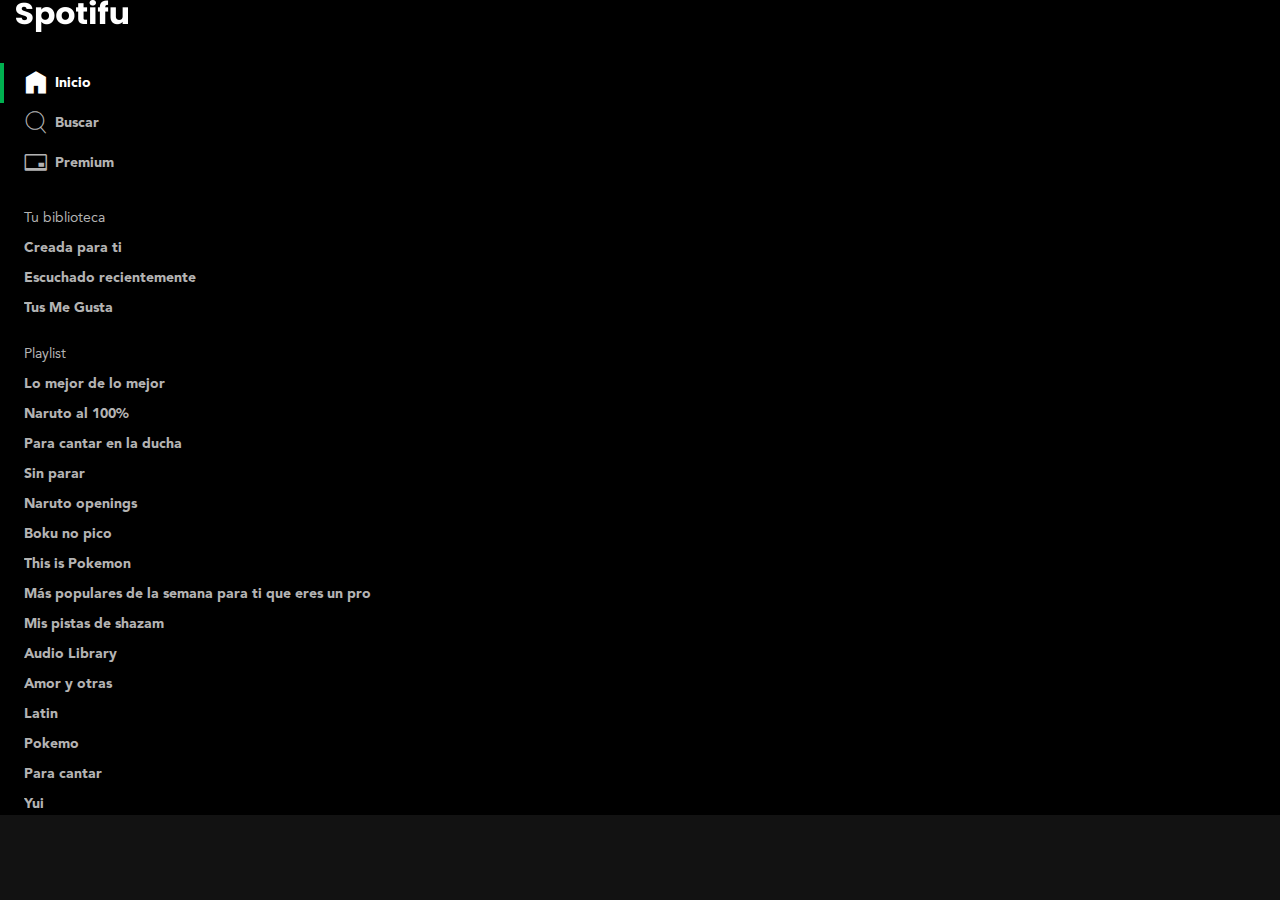
==== index.html @ 16a1be70 "clase 29 - open graph y favicon" ====
<!DOCTYPE html>
<html lang="en">
<head>
  <meta charset="UTF-8">
  <meta http-equiv="X-UA-Compatible" content="IE=edge">
  <meta name="viewport" content="width=device-width, initial-scale=1.0">
  <link rel="stylesheet" href="./css/index.css">
  <link rel="apple-touch-icon" sizes="57x57" href="./favicon/apple-icon-57x57.png">
  <link rel="apple-touch-icon" sizes="60x60" href="./favicon/apple-icon-60x60.png">
  <link rel="apple-touch-icon" sizes="72x72" href="./favicon/apple-icon-72x72.png">
  <link rel="apple-touch-icon" sizes="76x76" href="./favicon/apple-icon-76x76.png">
  <link rel="apple-touch-icon" sizes="114x114" href="./favicon/apple-icon-114x114.png">
  <link rel="apple-touch-icon" sizes="120x120" href="./favicon/apple-icon-120x120.png">
  <link rel="apple-touch-icon" sizes="144x144" href="./favicon/apple-icon-144x144.png">
  <link rel="apple-touch-icon" sizes="152x152" href="./favicon/apple-icon-152x152.png">
  <link rel="apple-touch-icon" sizes="180x180" href="./favicon/apple-icon-180x180.png">
  <link rel="icon" type="image/png" sizes="192x192"  href="./favicon/android-icon-192x192.png">
  <link rel="icon" type="image/png" sizes="32x32" href="./favicon/favicon-32x32.png">
  <link rel="icon" type="image/png" sizes="96x96" href="./favicon/favicon-96x96.png">
  <link rel="icon" type="image/png" sizes="16x16" href="./favicon/favicon-16x16.png">
  <link rel="manifest" href="./favicon/manifest.json">
  <meta name="msapplication-TileColor" content="#ffffff">
  <meta name="msapplication-TileImage" content="/ms-icon-144x144.png">
  <meta name="theme-color" content="#ffffff">
  <!-- open graph -->
  <meta property="og:title" content="Spotifu" />
  <meta property="og:type" content="website" />
  <meta property="og:url" content="https://nicothomas1201.github.io/spotifu/"/>
  <meta property="og:image" content="./design/1-1-Inicio-Spotify.jpg" />
  <meta property="og:description" content="Mi proyecto espotifu del curso de flexbox layou y componentes" />
  <title>Spotifu</title>
</head>
<body class="body">
  <div class="sidebar">
    <header class="logo" >
      <a href="/" aria-current="page">
        <img src="./images/spotifu-logo.png" class="logo-image" width="112" height="32" alt="Logo de Spotifu">
      </a>
    </header>

    <!-- menu principal -->
    <nav class="menu" aria-label="Principal">
      <ul class="menu-list">
        <li class="menuItem is-active">
          <a href="/" class="link" aria-current="page">
            <i class="icon-home" aria-hidden="true"></i>
            <span>Inicio</span>
          </a>
        </li>
  
        <li class="menuItem">
          <a href="#" class="link">
            <i class="icon-search" aria-hidden="true"></i>
            <span>Buscar</span>
          </a>
        </li>
        
        <li class="menuItem">
          <a href="#" class="link">
            <i class="icon-creditCard" aria-hidden="true"></i>
            <span>Premium</span>
          </a>
        </li>
      </ul>
    </nav>
  
    <!-- Menu libreria -->
    <nav class="list" aria-labelledby="library-navigation">
      <h2 class="list-title" id="library-navigation">Tu biblioteca</h2>
      <ul class="list-content">
        <li class="list-item">
          <span class="ellipsis">
            <a href="#" class="link">Creada para ti</a>
          </span>
        </li>
        <li class="list-item">
          <span class="ellipsis">
            <a href="#" class="link">Escuchado recientemente</a>
          </span>
        </li>
        <li class="list-item">
          <span class="ellipsis">
            <a href="#" class="link">Tus Me Gusta</a>
          </span>
        </li>
      </ul>
    </nav>
  
    <!-- Menu playlist -->
    <nav class="list" aria-labelledby="playlist-navigation">
      <h2 class="list-title" id="playlist-navigation">Playlist</h2>
      <ul class="list-content">
        <li class="list-item">
          <span class="ellipsis">
            <a href="#" class="link">Lo mejor de lo mejor</a>
          </span>
        </li>
        <li class="list-item">
          <span class="ellipsis">
            <a href="#" class="link">Naruto al 100%</a>
          </span>
        </li>
        <li class="list-item">
          <span class="ellipsis">
            <a href="#" class="link">Para cantar en la ducha</a>
          </span>
        </li>
        <li class="list-item">
          <span class="ellipsis">
            <a href="#" class="link">Sin parar</a>
          </span>
        </li>
        <li class="list-item">
          <span class="ellipsis">
            <a href="#" class="link">Naruto openings</a>
          </span>
        </li>
        <li class="list-item">
          <span class="ellipsis">
            <a href="#" class="link">Boku no pico</a>
          </span>
        </li>
        <li class="list-item">
          <span class="ellipsis">
            <a href="#" class="link">This is Pokemon</a>
          </span>
        </li>
        <li class="list-item">
          <span class="ellipsis">
            <a href="#" class="link">Más populares de la semana para ti que eres un pro</a>
          </span>
        </li>
        <li class="list-item">
          <span class="ellipsis">
            <a href="#" class="link">Mis pistas de shazam</a>
          </span>
        </li>
        <li class="list-item">
          <span class="ellipsis">
            <a href="#" class="link">Audio Library</a>
          </span>
        </li>
        <li class="list-item">
          <span class="ellipsis">
            <a href="#" class="link">Amor y otras</a>
          </span>
        </li>
        <li class="list-item">
          <span class="ellipsis">
            <a href="#" class="link">Latin</a>
          </span>
        </li>
        <li class="list-item">
          <span class="ellipsis">
            <a href="#" class="link">Pokemo</a>
          </span>
        </li>
        <li class="list-item">
          <span class="ellipsis">
            <a href="#" class="link">Para cantar</a>
          </span>
        </li>
        <li class="list-item">
          <span class="ellipsis">
            <a href="#" class="link">Yui</a>
          </span>
        </li>
      </ul>
    </nav>
  </div>



  <!-- <button class="buttonIcon is-green" aria-label="Reproducir" title="Reproducir">
    <i class="icon-play" aria-hidden="true"></i>
  </button>
  <button class="buttonIcon is-white" aria-label="Reproducir" title="Reproducir">
    <i class="icon-play" aria-hidden="true"></i>
  </button>

  <button class="buttonIcon" aria-label="Reproducir" title="Reproducir">
    <i class="icon-play" aria-hidden="true"></i>
  </button> -->
</body>
</html>
---- css/index.css ----
@import './icons.css';
@import './fonts.css';
@import './body.css';
@import './links.css';
@import './button-icon.css';
@import './sidebar.css';
@import './ellipsis.css';


:root { 
  --primary: #00b050;
  --white: #ffffff;
  --gray10: #b3b3b3;
  --gray20: #737373;
  --gray30: #282828;
  --gray40: #181818;
  --gray50: #121212;
  --gray60: #000000;
  --baseFontFamily: Avenir, Helvetica, sans-serif;
  --headLine1: bold 2rem/normal var(--baseFontFamily);
  --headLine2: bold 1.5rem/1.75rem var(--baseFontFamily);
  --baseFont: normal .875rem/1.375rem var(--baseFontFamily);
  --baseFontBold: bold .875rem/1.375rem var(--baseFontFamily);
  --button: bold .875rem/1rem var(--baseFontFamily);
  --small: normal .75em/normal var(--baseFontFamily);
}
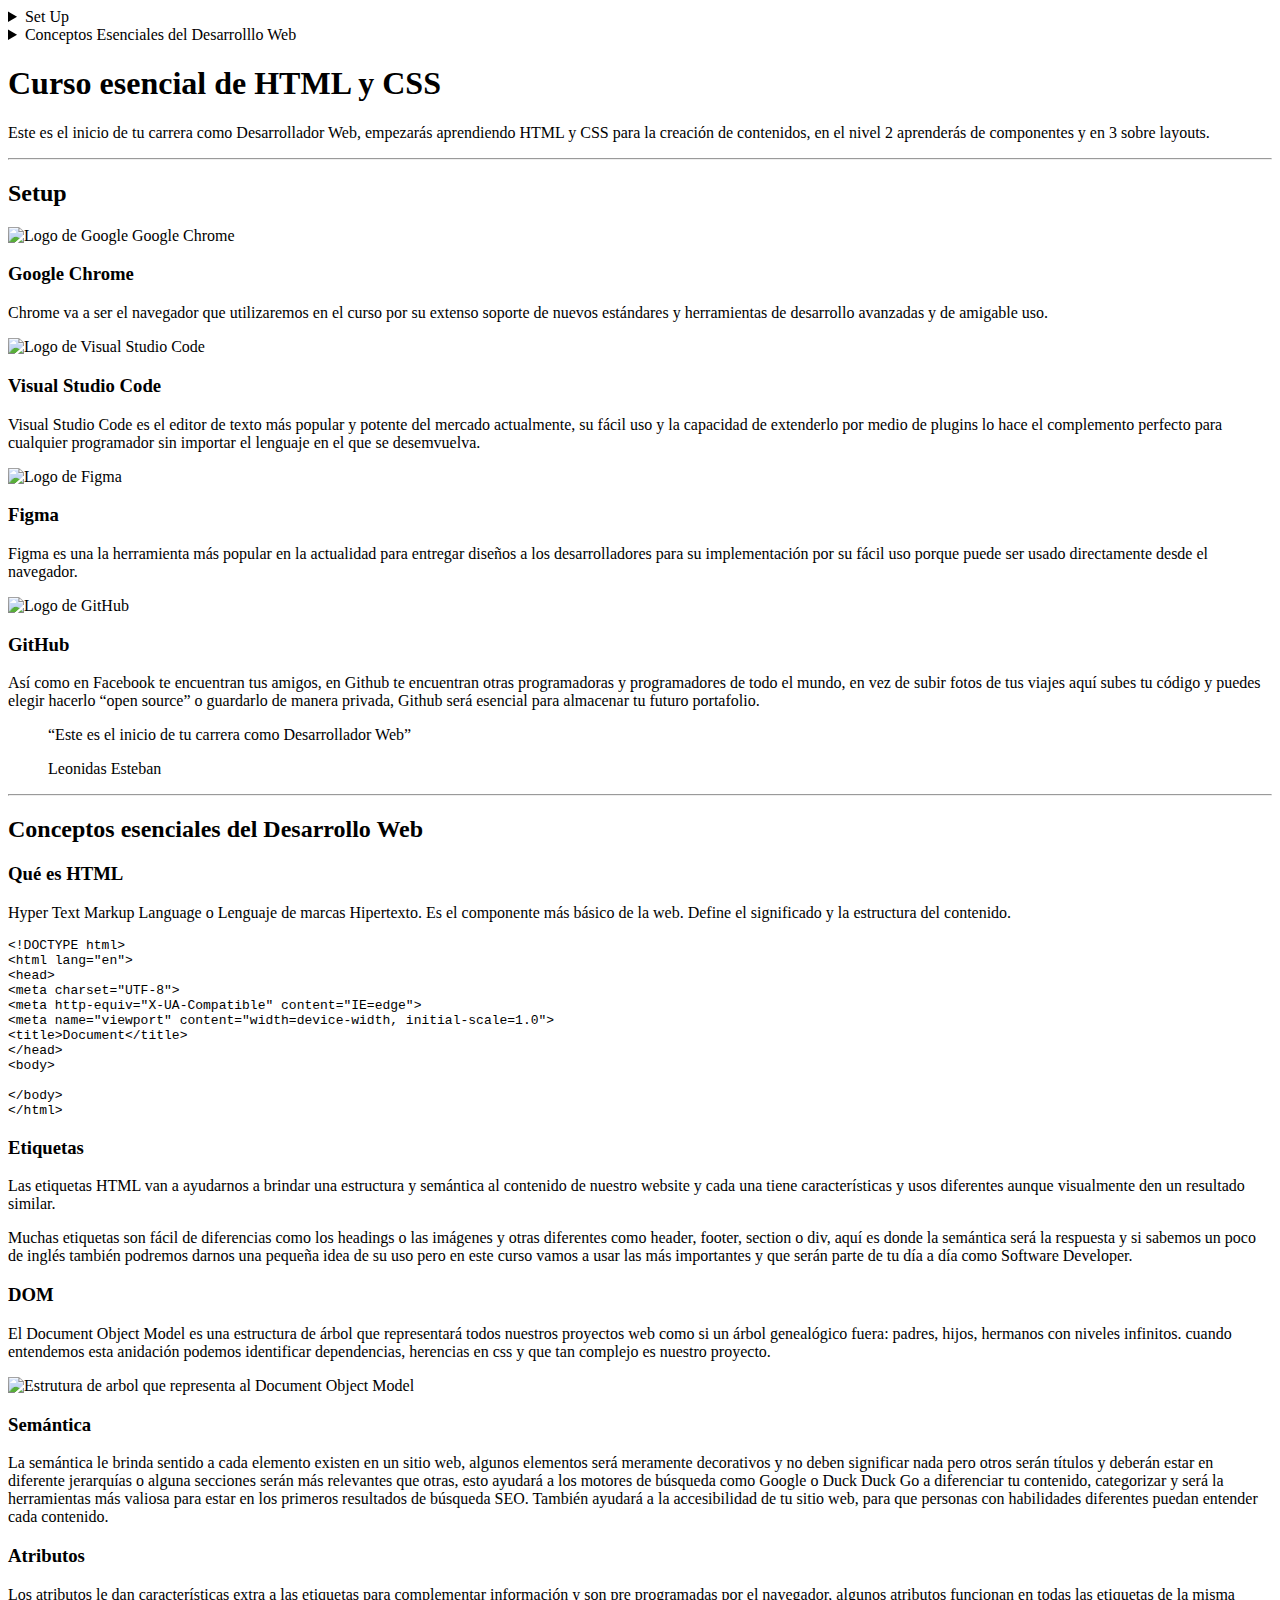
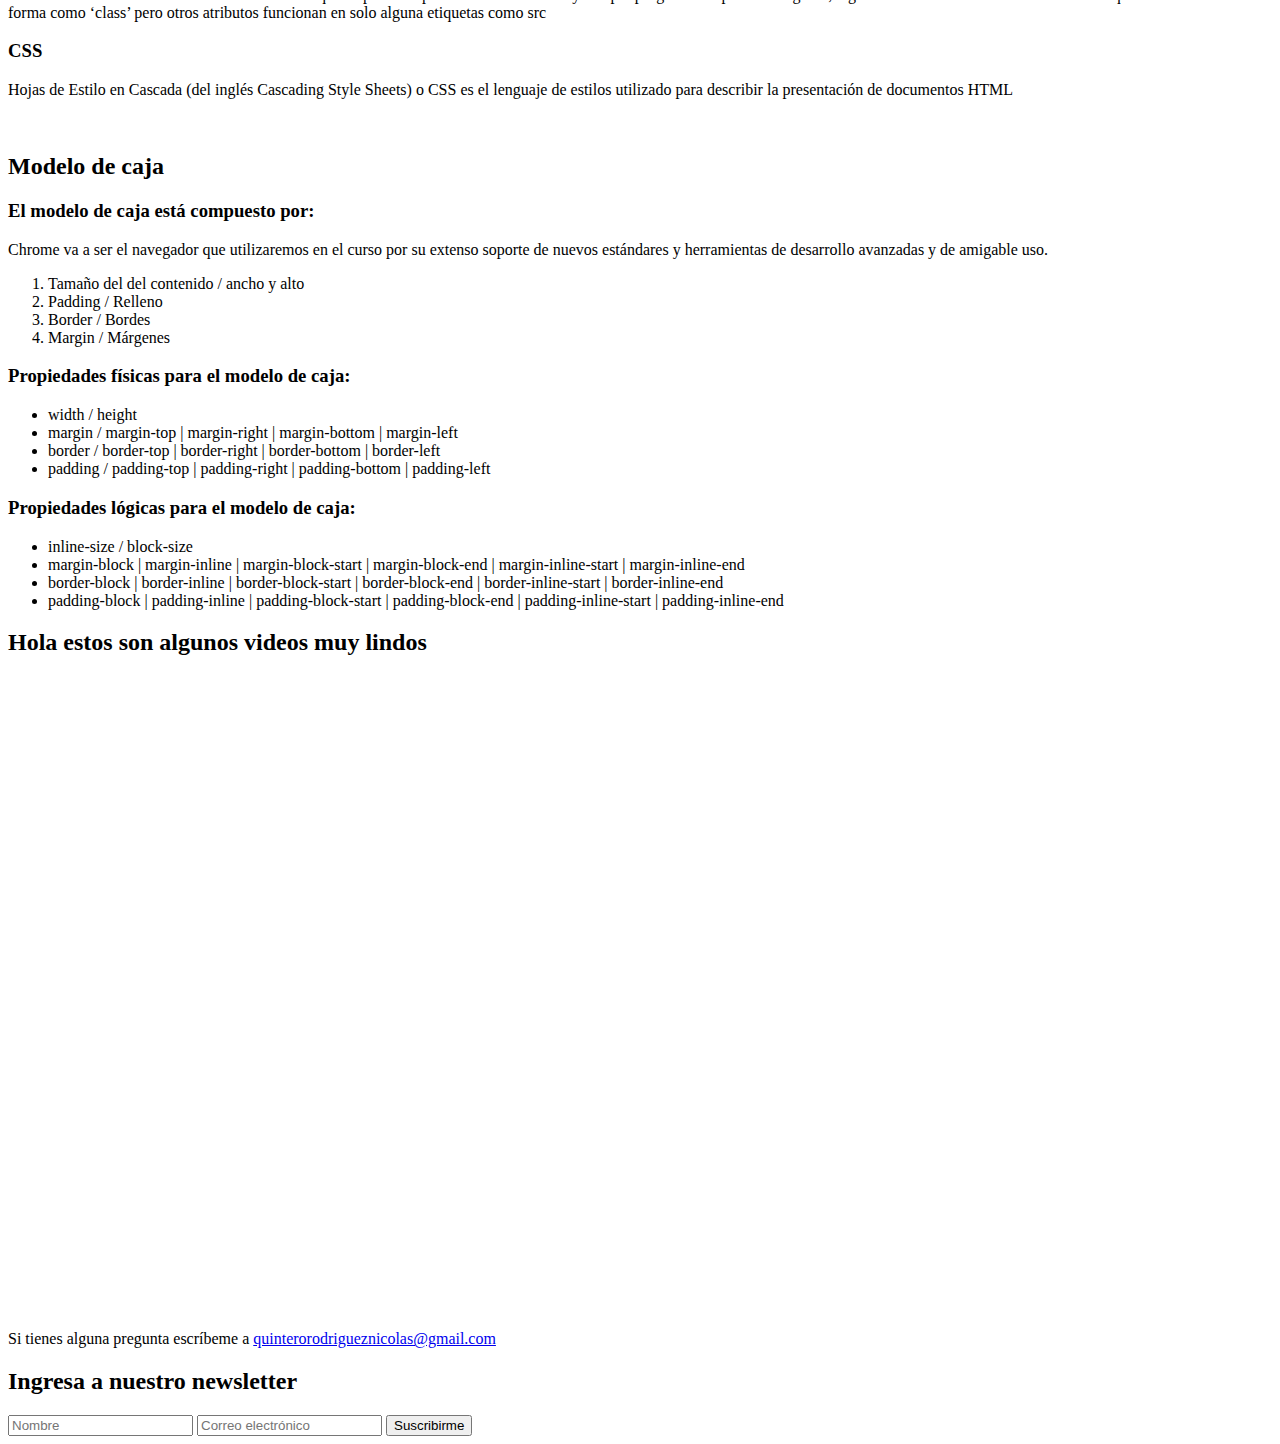
==== commit 6babafdc: "open graph" ====
--- a/index.html
+++ b/index.html
@@ -4,7 +4,16 @@
   <meta charset="UTF-8">
   <meta http-equiv="X-UA-Compatible" content="IE=edge">
   <meta name="viewport" content="width=device-width, initial-scale=1.0">
-  <link rel="stylesheet" href="./css/index.css">
+  <link rel="preconnect" href="https://fonts.googleapis.com">
+  <link rel="preconnect" href="https://fonts.gstatic.com" crossorigin>
+  <link href="https://fonts.googleapis.com/css2?family=Montserrat:ital,wght@0,400;0,600;0,700;1,400&family=Nunito:ital,wght@0,400;0,700;1,400;1,700&display=swap" rel="stylesheet">
+  <link rel="stylesheet" href="./css/style-logical.css">
+  <title>Nemium</title>
+  <meta property="og:title" content="Nemium" />
+  <meta property="og:type" content="website" />
+  <meta property="og:url" content="https://nicothomas1201.github.io/blog-project/" />
+  <meta property="og:image" content="https://nicothomas1201.github.io/blog-project/images/dom.png" />  
+  <meta property="og:description" content="Todo lo que necesistas saber en tu dia a dia como frontend" />
   <link rel="apple-touch-icon" sizes="57x57" href="./favicon/apple-icon-57x57.png">
   <link rel="apple-touch-icon" sizes="60x60" href="./favicon/apple-icon-60x60.png">
   <link rel="apple-touch-icon" sizes="72x72" href="./favicon/apple-icon-72x72.png">
@@ -22,165 +31,264 @@
   <meta name="msapplication-TileColor" content="#ffffff">
   <meta name="msapplication-TileImage" content="/ms-icon-144x144.png">
   <meta name="theme-color" content="#ffffff">
-  <!-- open graph -->
-  <meta property="og:title" content="Spotifu" />
-  <meta property="og:type" content="website" />
-  <meta property="og:url" content="https://nicothomas1201.github.io/spotifu/"/>
-  <meta property="og:image" content="./design/1-1-Inicio-Spotify.jpg" />
-  <meta property="og:description" content="Mi proyecto espotifu del curso de flexbox layou y componentes" />
-  <title>Spotifu</title>
+
 </head>
-<body class="body">
-  <div class="sidebar">
-    <header class="logo" >
-      <a href="/" aria-current="page">
-        <img src="./images/spotifu-logo.png" class="logo-image" width="112" height="32" alt="Logo de Spotifu">
-      </a>
-    </header>
-
-    <!-- menu principal -->
-    <nav class="menu" aria-label="Principal">
-      <ul class="menu-list">
-        <li class="menuItem is-active">
-          <a href="/" class="link" aria-current="page">
-            <i class="icon-home" aria-hidden="true"></i>
-            <span>Inicio</span>
-          </a>
-        </li>
+<body>
+  <!-- <div class="hero"></div> -->
   
-        <li class="menuItem">
-          <a href="#" class="link">
-            <i class="icon-search" aria-hidden="true"></i>
-            <span>Buscar</span>
-          </a>
-        </li>
-        
-        <li class="menuItem">
-          <a href="#" class="link">
-            <i class="icon-creditCard" aria-hidden="true"></i>
-            <span>Premium</span>
-          </a>
-        </li>
-      </ul>
-    </nav>
   
-    <!-- Menu libreria -->
-    <nav class="list" aria-labelledby="library-navigation">
-      <h2 class="list-title" id="library-navigation">Tu biblioteca</h2>
-      <ul class="list-content">
-        <li class="list-item">
-          <span class="ellipsis">
-            <a href="#" class="link">Creada para ti</a>
-          </span>
-        </li>
-        <li class="list-item">
-          <span class="ellipsis">
-            <a href="#" class="link">Escuchado recientemente</a>
-          </span>
-        </li>
-        <li class="list-item">
-          <span class="ellipsis">
-            <a href="#" class="link">Tus Me Gusta</a>
-          </span>
-        </li>
-      </ul>
-    </nav>
-  
-    <!-- Menu playlist -->
-    <nav class="list" aria-labelledby="playlist-navigation">
-      <h2 class="list-title" id="playlist-navigation">Playlist</h2>
-      <ul class="list-content">
-        <li class="list-item">
-          <span class="ellipsis">
-            <a href="#" class="link">Lo mejor de lo mejor</a>
-          </span>
-        </li>
-        <li class="list-item">
-          <span class="ellipsis">
-            <a href="#" class="link">Naruto al 100%</a>
-          </span>
-        </li>
-        <li class="list-item">
-          <span class="ellipsis">
-            <a href="#" class="link">Para cantar en la ducha</a>
-          </span>
-        </li>
-        <li class="list-item">
-          <span class="ellipsis">
-            <a href="#" class="link">Sin parar</a>
-          </span>
-        </li>
-        <li class="list-item">
-          <span class="ellipsis">
-            <a href="#" class="link">Naruto openings</a>
-          </span>
-        </li>
-        <li class="list-item">
-          <span class="ellipsis">
-            <a href="#" class="link">Boku no pico</a>
-          </span>
-        </li>
-        <li class="list-item">
-          <span class="ellipsis">
-            <a href="#" class="link">This is Pokemon</a>
-          </span>
-        </li>
-        <li class="list-item">
-          <span class="ellipsis">
-            <a href="#" class="link">Más populares de la semana para ti que eres un pro</a>
-          </span>
-        </li>
-        <li class="list-item">
-          <span class="ellipsis">
-            <a href="#" class="link">Mis pistas de shazam</a>
-          </span>
-        </li>
-        <li class="list-item">
-          <span class="ellipsis">
-            <a href="#" class="link">Audio Library</a>
-          </span>
-        </li>
-        <li class="list-item">
-          <span class="ellipsis">
-            <a href="#" class="link">Amor y otras</a>
-          </span>
-        </li>
-        <li class="list-item">
-          <span class="ellipsis">
-            <a href="#" class="link">Latin</a>
-          </span>
-        </li>
-        <li class="list-item">
-          <span class="ellipsis">
-            <a href="#" class="link">Pokemo</a>
-          </span>
-        </li>
-        <li class="list-item">
-          <span class="ellipsis">
-            <a href="#" class="link">Para cantar</a>
-          </span>
-        </li>
-        <li class="list-item">
-          <span class="ellipsis">
-            <a href="#" class="link">Yui</a>
-          </span>
-        </li>
-      </ul>
-    </nav>
+  <div class="header">
+    <div class="wrapper">
+      <div class="header-content debug">
+        <header>
+          <nav>
+            <details >
+              <summary>Set Up</summary>
+              <ol>
+                <li>
+                  <a href="#google-chrome">Google Chrome</a>
+                </li>
+                <li>
+                  <a href="#vs-code">Visual Studio Code</li></a>
+                <li>
+                  <a href="#figma">Figma</a>
+                </li>
+                <li>
+                  <a href="#github">GitHub</a>
+                </li>
+              </ol>
+            </details>
+
+            <details >
+              <summary>Conceptos Esenciales del Desarrolllo Web</summary>
+              <ol>
+                <li>
+                  <a href="#que-html">Qué es HTML</a>
+                </li>
+                <li>
+                  <a href="#etiquetas">Etiquetas</a>
+                </li>
+                <li>
+                  <a href="#dom">DOM</a>
+                </li>
+                <li>
+                  <a href="#semantica">Semantica</a>
+                </li>
+                <li>
+                  <a href="#atributos">Atributos</a>
+                </li>
+                <li>
+                  <a href="#css">Qué es CSS</a>
+                </li>
+              </ol>
+            </details>
+          </nav>
+        </header>
+      </div>
+    </div>
   </div>
 
-
-
-  <!-- <button class="buttonIcon is-green" aria-label="Reproducir" title="Reproducir">
-    <i class="icon-play" aria-hidden="true"></i>
-  </button>
-  <button class="buttonIcon is-white" aria-label="Reproducir" title="Reproducir">
-    <i class="icon-play" aria-hidden="true"></i>
-  </button>
-
-  <button class="buttonIcon" aria-label="Reproducir" title="Reproducir">
-    <i class="icon-play" aria-hidden="true"></i>
-  </button> -->
+  <main class="main">
+    
+    <div class="wrapper">
+      <div class="main-content">
+        <h1 >
+          Curso esencial de HTML y CSS
+        </h1>
+        <p>
+          Este es el inicio de tu carrera como Desarrollador Web, empezarás aprendiendo 
+          HTML y CSS para la creación de contenidos, en el nivel 2 aprenderás de componentes y 
+          en 3 sobre layouts.
+        </p>
+        <hr>
+        <section class="section-content">
+          <h2>
+            Setup
+          </h2>
+        
+          <img id="google-chrome" src="./images/Google-Chrome-white.png" alt="Logo de Google Google Chrome" title="Logo de Google Google Chrome">
+          
+          <h3>Google Chrome</h3>
+          <p>
+            Chrome va a ser el navegador que utilizaremos en el curso por su extenso soporte de nuevos 
+            estándares y herramientas de desarrollo avanzadas y de amigable uso.
+          </p>
+          
+          <img id="vs-code" src="./images/Visual-Code-white.png" alt="Logo de Visual Studio Code" title="Logo de Visual Studio Code">
+          
+          <h3>Visual Studio Code</h3>
+          <p>
+            Visual Studio Code es el editor de texto más popular y potente del mercado actualmente, su fácil
+            uso y la capacidad de extenderlo por medio de plugins lo hace el complemento perfecto para cualquier 
+            programador sin importar el lenguaje en el que se desemvuelva.
+          </p>
+        
+          <img id="figma" src="./images/Figma-white.png" alt="Logo de Figma" title="Logo de figma">
+          
+          <h3>Figma</h3>
+          <p>
+            Figma es una la herramienta más popular en la actualidad para entregar diseños a los desarrolladores
+            para su implementación por su fácil uso porque puede ser usado directamente desde el navegador.
+          </p>
+        
+          <img id="github" src="./images/GitHub-white.png" alt="Logo de GitHub" title="Logo de GitHub">
+          
+          <h3>GitHub</h3>
+          <p>
+            Así como en Facebook te encuentran tus amigos, en Github te encuentran otras programadoras y programadores
+            de todo el mundo, en vez de subir fotos de tus viajes aquí subes tu código y puedes elegir hacerlo “open source” 
+            o guardarlo de manera privada, Github será esencial para almacenar tu futuro portafolio.
+          </p>
+          <blockquote>
+            <p>
+              “Este es el inicio de tu carrera como Desarrollador Web”
+            </p>
+            <p>
+              <span>
+                Leonidas Esteban
+              </span>
+            </p>
+            
+          </blockquote>
+        </section>
+      
+        <hr class="delete">
+    
+        <section class="section-content">
+    
+          <h2>Conceptos esenciales del Desarrollo Web</h2>
+          <h3 id="que-html">Qué es HTML</h3>
+          <p>
+            Hyper Text Markup Language o Lenguaje de marcas Hipertexto. Es el componente más básico de la web. Define el significado 
+            y la estructura del contenido.
+          </p>
+          <pre>
+&lt;!DOCTYPE html&gt;
+&lt;html lang=&quot;en&quot;&gt;
+&lt;head&gt;
+&lt;meta charset=&quot;UTF-8&quot;&gt;
+&lt;meta http-equiv=&quot;X-UA-Compatible&quot; content=&quot;IE=edge&quot;&gt;
+&lt;meta name=&quot;viewport&quot; content=&quot;width=device-width, initial-scale=1.0&quot;&gt;
+&lt;title&gt;Document&lt;/title&gt;
+&lt;/head&gt;
+&lt;body&gt;
+
+&lt;/body&gt;
+&lt;/html&gt;</pre>
+        
+          <h3 id="etiquetas">Etiquetas</h3>
+          <p>
+            Las etiquetas HTML van a ayudarnos a brindar una estructura y semántica al contenido de nuestro website y cada una tiene 
+            características y usos diferentes aunque visualmente den un resultado similar.
+          </p>
+        
+          <p>
+            Muchas etiquetas son fácil de diferencias como los headings o las imágenes y otras diferentes como header, footer, section o 
+            div, aquí es donde la semántica será la respuesta y si sabemos un poco de inglés también podremos darnos una pequeña idea de su 
+            uso pero en este curso vamos a usar las más importantes y que serán parte de tu día a día como Software Developer.
+          </p>
+        
+          <h3 id="dom">DOM</h3>
+          <p>
+            El Document Object Model es una estructura de árbol que representará todos nuestros proyectos web como si un árbol genealógico fuera:
+            padres, hijos, hermanos con niveles infinitos. cuando entendemos esta anidación podemos identificar dependencias, herencias en css y que 
+            tan complejo es nuestro proyecto.
+          </p>
+          <img src="./images/dom.png" alt="Estrutura de arbol que representa al Document Object Model" width="900px" height="470px">
+        
+          <h3 id="semantica">Semántica</h3>
+          <p>
+            La semántica le brinda sentido a cada elemento existen en un sitio web, algunos elementos será meramente decorativos y no deben significar nada
+            pero otros serán títulos y deberán estar en diferente jerarquías o alguna secciones serán más relevantes que otras, esto ayudará a los motores de
+            búsqueda como Google o Duck Duck Go a diferenciar tu contenido, categorizar y será la herramientas más valiosa para estar en los primeros resultados de 
+            búsqueda SEO. También ayudará a la accesibilidad de tu sitio web, para que personas con habilidades diferentes puedan entender cada contenido.
+          </p>
+        
+          <h3 id="atributos">Atributos</h3>
+          <p>
+            Los atributos le dan características extra a las etiquetas para complementar información y son pre programadas por el navegador, algunos atributos funcionan 
+            en todas las etiquetas de la misma forma como ‘class’ pero otros atributos funcionan en solo alguna etiquetas como src
+          </p>
+        
+          <h3 id="css">CSS</h3>
+          <P>
+            Hojas de Estilo en Cascada (del inglés Cascading Style Sheets) o CSS es el lenguaje de estilos utilizado para describir la presentación de documentos HTML
+          </P>
+          <img src="./images/image-5.png" alt="">
+        </section>
+    
+        <section class="section-content">
+    
+          <h2>Modelo de caja</h2>
+          <h3>El modelo de caja está compuesto por:</h3>
+          
+          <p>Chrome va a ser el navegador que utilizaremos en el curso por su extenso soporte de nuevos estándares y herramientas de desarrollo avanzadas y de amigable uso.</p>
+          <ol>
+            <li>Tamaño del del contenido / ancho y alto</li>
+            <li>Padding / Relleno</li>
+            <li>Border / Bordes</li>
+            <li>Margin / Márgenes</li>
+          </ol>
+        
+          <h3>Propiedades físicas para el modelo de caja:</h3>
+          <ul>
+            <li>width / height</li>
+            <li>margin / margin-top | margin-right | margin-bottom | margin-left</li>
+            <li>border / border-top | border-right | border-bottom | border-left</li>
+            <li>padding / padding-top | padding-right | padding-bottom | padding-left</li>
+          </ul>
+        
+          <h3>Propiedades lógicas para el modelo de caja:</h3>
+          <ul>
+            <li>inline-size / block-size</li>
+            <li>margin-block | margin-inline | margin-block-start | margin-block-end | margin-inline-start | margin-inline-end</li>
+            <li>border-block | border-inline | border-block-start | border-block-end | border-inline-start | border-inline-end</li>
+            <li>padding-block | padding-inline | padding-block-start | padding-block-end | padding-inline-start | padding-inline-end</li>
+          </ul>
+        </section>
+
+        <div class="section-content">
+          <h2>Hola estos son algunos videos muy lindos</h2>
+          <div class="slider">
+            <scroll-container class="slider-container">
+              <scroll-page class="slider-slide">
+                <iframe id="video-1" class="video" width="560" height="315" src="https://www.youtube.com/embed/5f5Ig_U2Bpk" 
+                title="YouTube video player" frameborder="0" allow="accelerometer; autoplay; 
+                clipboard-write; encrypted-media; gyroscope; picture-in-picture" allowfullscreen></iframe>
+              </scroll-page>
+              <scroll-page class="slider-slide">
+                <iframe id="video-2" class="video" width="560" height="315" src="https://www.youtube.com/embed/5f5Ig_U2Bpk"
+                 title="YouTube video player" frameborder="0" allow="accelerometer; autoplay; 
+                 clipboard-write; encrypted-media; gyroscope; picture-in-picture" allowfullscreen></iframe>
+              </scroll-page>
+              <scroll-page class="slider-slide">
+                <iframe id="video-3" class="video" width="560" height="315" src="https://www.youtube.com/embed/5f5Ig_U2Bpk"
+                 title="YouTube video player" frameborder="0" allow="accelerometer; autoplay; 
+                 clipboard-write; encrypted-media; gyroscope; picture-in-picture" allowfullscreen></iframe>
+              </scroll-page>
+            </scroll-container>
+            <div class="slider-bullet-list">
+              <a href="#video-1" class="slider-bullet"></a>
+              <a href="#video-2" class="slider-bullet"></a>
+              <a href="#video-3" class="slider-bullet"></a>
+            </div>
+          </div>
+        </div>
+        <p >
+          Si tienes alguna pregunta escríbeme a <a class="mail" href="mailto:quinterorodrigueznicolas@gmail.com" >quinterorodrigueznicolas@gmail.com</a> 
+        </p>
+
+        <div class="section-content">
+          <form action="#" class="form">
+            <h2>Ingresa a nuestro newsletter</h2>
+            <input type="text" required placeholder="Nombre">
+            <input type="email" required placeholder="Correo electrónico">
+            <input type="submit" value="Suscribirme">
+          </form>
+        </div>
+      </div>
+    </div>
+  </main>
 </body>
 </html>
 
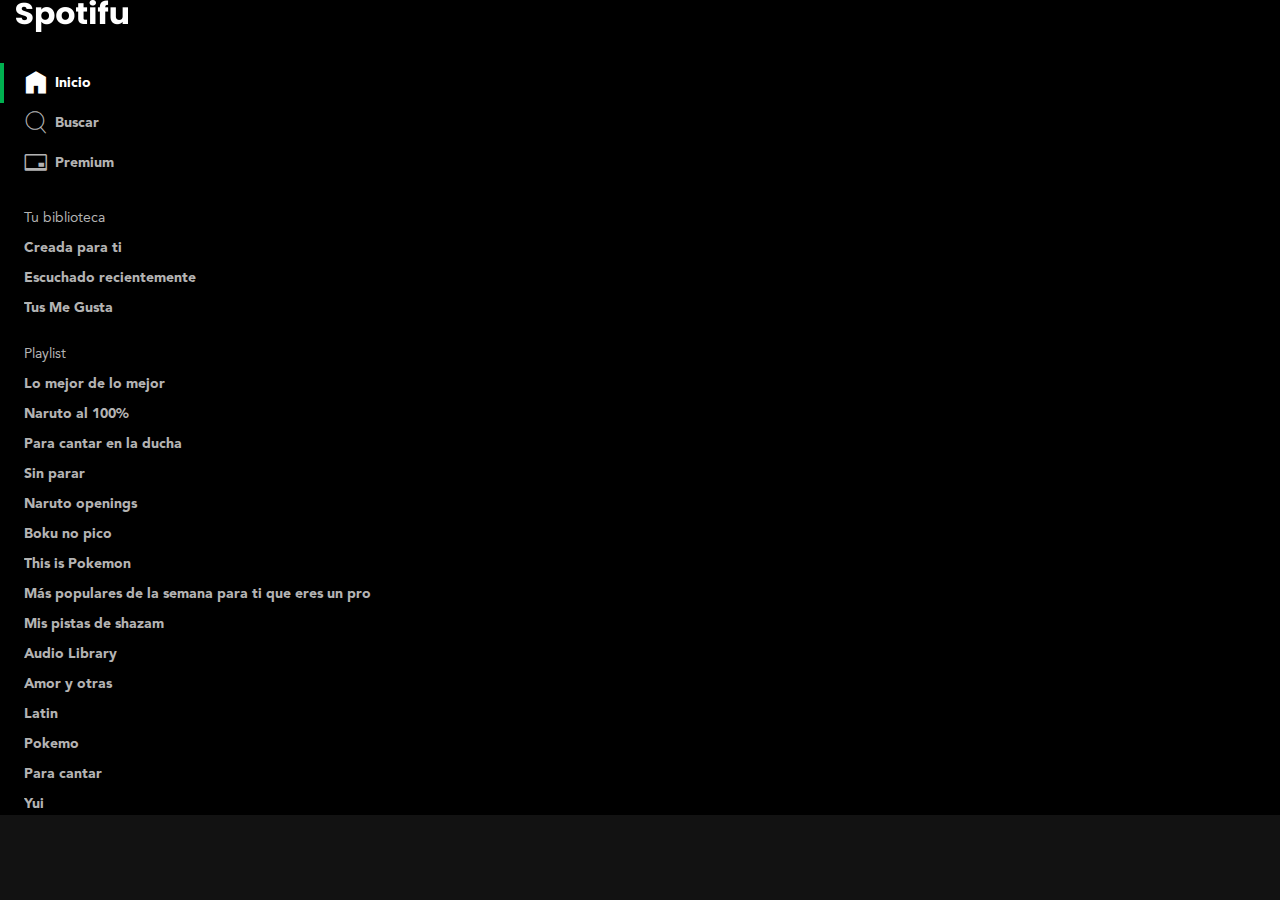
==== commit 0d0ada19: "open graph - spotifu" ====
--- a/index.html
+++ b/index.html
@@ -4,16 +4,7 @@
   <meta charset="UTF-8">
   <meta http-equiv="X-UA-Compatible" content="IE=edge">
   <meta name="viewport" content="width=device-width, initial-scale=1.0">
-  <link rel="preconnect" href="https://fonts.googleapis.com">
-  <link rel="preconnect" href="https://fonts.gstatic.com" crossorigin>
-  <link href="https://fonts.googleapis.com/css2?family=Montserrat:ital,wght@0,400;0,600;0,700;1,400&family=Nunito:ital,wght@0,400;0,700;1,400;1,700&display=swap" rel="stylesheet">
-  <link rel="stylesheet" href="./css/style-logical.css">
-  <title>Nemium</title>
-  <meta property="og:title" content="Nemium" />
-  <meta property="og:type" content="website" />
-  <meta property="og:url" content="https://nicothomas1201.github.io/blog-project/" />
-  <meta property="og:image" content="https://nicothomas1201.github.io/blog-project/images/dom.png" />  
-  <meta property="og:description" content="Todo lo que necesistas saber en tu dia a dia como frontend" />
+  <link rel="stylesheet" href="./css/index.css">
   <link rel="apple-touch-icon" sizes="57x57" href="./favicon/apple-icon-57x57.png">
   <link rel="apple-touch-icon" sizes="60x60" href="./favicon/apple-icon-60x60.png">
   <link rel="apple-touch-icon" sizes="72x72" href="./favicon/apple-icon-72x72.png">
@@ -31,264 +22,165 @@
   <meta name="msapplication-TileColor" content="#ffffff">
   <meta name="msapplication-TileImage" content="/ms-icon-144x144.png">
   <meta name="theme-color" content="#ffffff">
+  <!-- open graph -->
+  <meta property="og:title" content="Spotifu" />
+  <meta property="og:type" content="website" />
+  <meta property="og:url" content="https://nicothomas1201.github.io/spotifu/"/>
+  <meta property="og:image" content="https://encrypted-tbn0.gstatic.com/images?q=tbn:ANd9GcQtV5_loTVAe7Fv1BSRtp-o59vwV45dY3CbWg&usqp=CAU" />
+  <meta property="og:description" content="Mi proyecto espotifu del curso de flexbox layou y componentes" />
+  <title>Spotifu</title>
+</head>
+<body class="body">
+  <div class="sidebar">
+    <header class="logo" >
+      <a href="/" aria-current="page">
+        <img src="./images/spotifu-logo.png" class="logo-image" width="112" height="32" alt="Logo de Spotifu">
+      </a>
+    </header>
 
-</head>
-<body>
-  <!-- <div class="hero"></div> -->
+    <!-- menu principal -->
+    <nav class="menu" aria-label="Principal">
+      <ul class="menu-list">
+        <li class="menuItem is-active">
+          <a href="/" class="link" aria-current="page">
+            <i class="icon-home" aria-hidden="true"></i>
+            <span>Inicio</span>
+          </a>
+        </li>
   
+        <li class="menuItem">
+          <a href="#" class="link">
+            <i class="icon-search" aria-hidden="true"></i>
+            <span>Buscar</span>
+          </a>
+        </li>
+        
+        <li class="menuItem">
+          <a href="#" class="link">
+            <i class="icon-creditCard" aria-hidden="true"></i>
+            <span>Premium</span>
+          </a>
+        </li>
+      </ul>
+    </nav>
   
-  <div class="header">
-    <div class="wrapper">
-      <div class="header-content debug">
-        <header>
-          <nav>
-            <details >
-              <summary>Set Up</summary>
-              <ol>
-                <li>
-                  <a href="#google-chrome">Google Chrome</a>
-                </li>
-                <li>
-                  <a href="#vs-code">Visual Studio Code</li></a>
-                <li>
-                  <a href="#figma">Figma</a>
-                </li>
-                <li>
-                  <a href="#github">GitHub</a>
-                </li>
-              </ol>
-            </details>
-
-            <details >
-              <summary>Conceptos Esenciales del Desarrolllo Web</summary>
-              <ol>
-                <li>
-                  <a href="#que-html">Qué es HTML</a>
-                </li>
-                <li>
-                  <a href="#etiquetas">Etiquetas</a>
-                </li>
-                <li>
-                  <a href="#dom">DOM</a>
-                </li>
-                <li>
-                  <a href="#semantica">Semantica</a>
-                </li>
-                <li>
-                  <a href="#atributos">Atributos</a>
-                </li>
-                <li>
-                  <a href="#css">Qué es CSS</a>
-                </li>
-              </ol>
-            </details>
-          </nav>
-        </header>
-      </div>
-    </div>
+    <!-- Menu libreria -->
+    <nav class="list" aria-labelledby="library-navigation">
+      <h2 class="list-title" id="library-navigation">Tu biblioteca</h2>
+      <ul class="list-content">
+        <li class="list-item">
+          <span class="ellipsis">
+            <a href="#" class="link">Creada para ti</a>
+          </span>
+        </li>
+        <li class="list-item">
+          <span class="ellipsis">
+            <a href="#" class="link">Escuchado recientemente</a>
+          </span>
+        </li>
+        <li class="list-item">
+          <span class="ellipsis">
+            <a href="#" class="link">Tus Me Gusta</a>
+          </span>
+        </li>
+      </ul>
+    </nav>
+  
+    <!-- Menu playlist -->
+    <nav class="list" aria-labelledby="playlist-navigation">
+      <h2 class="list-title" id="playlist-navigation">Playlist</h2>
+      <ul class="list-content">
+        <li class="list-item">
+          <span class="ellipsis">
+            <a href="#" class="link">Lo mejor de lo mejor</a>
+          </span>
+        </li>
+        <li class="list-item">
+          <span class="ellipsis">
+            <a href="#" class="link">Naruto al 100%</a>
+          </span>
+        </li>
+        <li class="list-item">
+          <span class="ellipsis">
+            <a href="#" class="link">Para cantar en la ducha</a>
+          </span>
+        </li>
+        <li class="list-item">
+          <span class="ellipsis">
+            <a href="#" class="link">Sin parar</a>
+          </span>
+        </li>
+        <li class="list-item">
+          <span class="ellipsis">
+            <a href="#" class="link">Naruto openings</a>
+          </span>
+        </li>
+        <li class="list-item">
+          <span class="ellipsis">
+            <a href="#" class="link">Boku no pico</a>
+          </span>
+        </li>
+        <li class="list-item">
+          <span class="ellipsis">
+            <a href="#" class="link">This is Pokemon</a>
+          </span>
+        </li>
+        <li class="list-item">
+          <span class="ellipsis">
+            <a href="#" class="link">Más populares de la semana para ti que eres un pro</a>
+          </span>
+        </li>
+        <li class="list-item">
+          <span class="ellipsis">
+            <a href="#" class="link">Mis pistas de shazam</a>
+          </span>
+        </li>
+        <li class="list-item">
+          <span class="ellipsis">
+            <a href="#" class="link">Audio Library</a>
+          </span>
+        </li>
+        <li class="list-item">
+          <span class="ellipsis">
+            <a href="#" class="link">Amor y otras</a>
+          </span>
+        </li>
+        <li class="list-item">
+          <span class="ellipsis">
+            <a href="#" class="link">Latin</a>
+          </span>
+        </li>
+        <li class="list-item">
+          <span class="ellipsis">
+            <a href="#" class="link">Pokemo</a>
+          </span>
+        </li>
+        <li class="list-item">
+          <span class="ellipsis">
+            <a href="#" class="link">Para cantar</a>
+          </span>
+        </li>
+        <li class="list-item">
+          <span class="ellipsis">
+            <a href="#" class="link">Yui</a>
+          </span>
+        </li>
+      </ul>
+    </nav>
   </div>
 
-  <main class="main">
-    
-    <div class="wrapper">
-      <div class="main-content">
-        <h1 >
-          Curso esencial de HTML y CSS
-        </h1>
-        <p>
-          Este es el inicio de tu carrera como Desarrollador Web, empezarás aprendiendo 
-          HTML y CSS para la creación de contenidos, en el nivel 2 aprenderás de componentes y 
-          en 3 sobre layouts.
-        </p>
-        <hr>
-        <section class="section-content">
-          <h2>
-            Setup
-          </h2>
-        
-          <img id="google-chrome" src="./images/Google-Chrome-white.png" alt="Logo de Google Google Chrome" title="Logo de Google Google Chrome">
-          
-          <h3>Google Chrome</h3>
-          <p>
-            Chrome va a ser el navegador que utilizaremos en el curso por su extenso soporte de nuevos 
-            estándares y herramientas de desarrollo avanzadas y de amigable uso.
-          </p>
-          
-          <img id="vs-code" src="./images/Visual-Code-white.png" alt="Logo de Visual Studio Code" title="Logo de Visual Studio Code">
-          
-          <h3>Visual Studio Code</h3>
-          <p>
-            Visual Studio Code es el editor de texto más popular y potente del mercado actualmente, su fácil
-            uso y la capacidad de extenderlo por medio de plugins lo hace el complemento perfecto para cualquier 
-            programador sin importar el lenguaje en el que se desemvuelva.
-          </p>
-        
-          <img id="figma" src="./images/Figma-white.png" alt="Logo de Figma" title="Logo de figma">
-          
-          <h3>Figma</h3>
-          <p>
-            Figma es una la herramienta más popular en la actualidad para entregar diseños a los desarrolladores
-            para su implementación por su fácil uso porque puede ser usado directamente desde el navegador.
-          </p>
-        
-          <img id="github" src="./images/GitHub-white.png" alt="Logo de GitHub" title="Logo de GitHub">
-          
-          <h3>GitHub</h3>
-          <p>
-            Así como en Facebook te encuentran tus amigos, en Github te encuentran otras programadoras y programadores
-            de todo el mundo, en vez de subir fotos de tus viajes aquí subes tu código y puedes elegir hacerlo “open source” 
-            o guardarlo de manera privada, Github será esencial para almacenar tu futuro portafolio.
-          </p>
-          <blockquote>
-            <p>
-              “Este es el inicio de tu carrera como Desarrollador Web”
-            </p>
-            <p>
-              <span>
-                Leonidas Esteban
-              </span>
-            </p>
-            
-          </blockquote>
-        </section>
-      
-        <hr class="delete">
-    
-        <section class="section-content">
-    
-          <h2>Conceptos esenciales del Desarrollo Web</h2>
-          <h3 id="que-html">Qué es HTML</h3>
-          <p>
-            Hyper Text Markup Language o Lenguaje de marcas Hipertexto. Es el componente más básico de la web. Define el significado 
-            y la estructura del contenido.
-          </p>
-          <pre>
-&lt;!DOCTYPE html&gt;
-&lt;html lang=&quot;en&quot;&gt;
-&lt;head&gt;
-&lt;meta charset=&quot;UTF-8&quot;&gt;
-&lt;meta http-equiv=&quot;X-UA-Compatible&quot; content=&quot;IE=edge&quot;&gt;
-&lt;meta name=&quot;viewport&quot; content=&quot;width=device-width, initial-scale=1.0&quot;&gt;
-&lt;title&gt;Document&lt;/title&gt;
-&lt;/head&gt;
-&lt;body&gt;
 
-&lt;/body&gt;
-&lt;/html&gt;</pre>
-        
-          <h3 id="etiquetas">Etiquetas</h3>
-          <p>
-            Las etiquetas HTML van a ayudarnos a brindar una estructura y semántica al contenido de nuestro website y cada una tiene 
-            características y usos diferentes aunque visualmente den un resultado similar.
-          </p>
-        
-          <p>
-            Muchas etiquetas son fácil de diferencias como los headings o las imágenes y otras diferentes como header, footer, section o 
-            div, aquí es donde la semántica será la respuesta y si sabemos un poco de inglés también podremos darnos una pequeña idea de su 
-            uso pero en este curso vamos a usar las más importantes y que serán parte de tu día a día como Software Developer.
-          </p>
-        
-          <h3 id="dom">DOM</h3>
-          <p>
-            El Document Object Model es una estructura de árbol que representará todos nuestros proyectos web como si un árbol genealógico fuera:
-            padres, hijos, hermanos con niveles infinitos. cuando entendemos esta anidación podemos identificar dependencias, herencias en css y que 
-            tan complejo es nuestro proyecto.
-          </p>
-          <img src="./images/dom.png" alt="Estrutura de arbol que representa al Document Object Model" width="900px" height="470px">
-        
-          <h3 id="semantica">Semántica</h3>
-          <p>
-            La semántica le brinda sentido a cada elemento existen en un sitio web, algunos elementos será meramente decorativos y no deben significar nada
-            pero otros serán títulos y deberán estar en diferente jerarquías o alguna secciones serán más relevantes que otras, esto ayudará a los motores de
-            búsqueda como Google o Duck Duck Go a diferenciar tu contenido, categorizar y será la herramientas más valiosa para estar en los primeros resultados de 
-            búsqueda SEO. También ayudará a la accesibilidad de tu sitio web, para que personas con habilidades diferentes puedan entender cada contenido.
-          </p>
-        
-          <h3 id="atributos">Atributos</h3>
-          <p>
-            Los atributos le dan características extra a las etiquetas para complementar información y son pre programadas por el navegador, algunos atributos funcionan 
-            en todas las etiquetas de la misma forma como ‘class’ pero otros atributos funcionan en solo alguna etiquetas como src
-          </p>
-        
-          <h3 id="css">CSS</h3>
-          <P>
-            Hojas de Estilo en Cascada (del inglés Cascading Style Sheets) o CSS es el lenguaje de estilos utilizado para describir la presentación de documentos HTML
-          </P>
-          <img src="./images/image-5.png" alt="">
-        </section>
-    
-        <section class="section-content">
-    
-          <h2>Modelo de caja</h2>
-          <h3>El modelo de caja está compuesto por:</h3>
-          
-          <p>Chrome va a ser el navegador que utilizaremos en el curso por su extenso soporte de nuevos estándares y herramientas de desarrollo avanzadas y de amigable uso.</p>
-          <ol>
-            <li>Tamaño del del contenido / ancho y alto</li>
-            <li>Padding / Relleno</li>
-            <li>Border / Bordes</li>
-            <li>Margin / Márgenes</li>
-          </ol>
-        
-          <h3>Propiedades físicas para el modelo de caja:</h3>
-          <ul>
-            <li>width / height</li>
-            <li>margin / margin-top | margin-right | margin-bottom | margin-left</li>
-            <li>border / border-top | border-right | border-bottom | border-left</li>
-            <li>padding / padding-top | padding-right | padding-bottom | padding-left</li>
-          </ul>
-        
-          <h3>Propiedades lógicas para el modelo de caja:</h3>
-          <ul>
-            <li>inline-size / block-size</li>
-            <li>margin-block | margin-inline | margin-block-start | margin-block-end | margin-inline-start | margin-inline-end</li>
-            <li>border-block | border-inline | border-block-start | border-block-end | border-inline-start | border-inline-end</li>
-            <li>padding-block | padding-inline | padding-block-start | padding-block-end | padding-inline-start | padding-inline-end</li>
-          </ul>
-        </section>
 
-        <div class="section-content">
-          <h2>Hola estos son algunos videos muy lindos</h2>
-          <div class="slider">
-            <scroll-container class="slider-container">
-              <scroll-page class="slider-slide">
-                <iframe id="video-1" class="video" width="560" height="315" src="https://www.youtube.com/embed/5f5Ig_U2Bpk" 
-                title="YouTube video player" frameborder="0" allow="accelerometer; autoplay; 
-                clipboard-write; encrypted-media; gyroscope; picture-in-picture" allowfullscreen></iframe>
-              </scroll-page>
-              <scroll-page class="slider-slide">
-                <iframe id="video-2" class="video" width="560" height="315" src="https://www.youtube.com/embed/5f5Ig_U2Bpk"
-                 title="YouTube video player" frameborder="0" allow="accelerometer; autoplay; 
-                 clipboard-write; encrypted-media; gyroscope; picture-in-picture" allowfullscreen></iframe>
-              </scroll-page>
-              <scroll-page class="slider-slide">
-                <iframe id="video-3" class="video" width="560" height="315" src="https://www.youtube.com/embed/5f5Ig_U2Bpk"
-                 title="YouTube video player" frameborder="0" allow="accelerometer; autoplay; 
-                 clipboard-write; encrypted-media; gyroscope; picture-in-picture" allowfullscreen></iframe>
-              </scroll-page>
-            </scroll-container>
-            <div class="slider-bullet-list">
-              <a href="#video-1" class="slider-bullet"></a>
-              <a href="#video-2" class="slider-bullet"></a>
-              <a href="#video-3" class="slider-bullet"></a>
-            </div>
-          </div>
-        </div>
-        <p >
-          Si tienes alguna pregunta escríbeme a <a class="mail" href="mailto:quinterorodrigueznicolas@gmail.com" >quinterorodrigueznicolas@gmail.com</a> 
-        </p>
+  <!-- <button class="buttonIcon is-green" aria-label="Reproducir" title="Reproducir">
+    <i class="icon-play" aria-hidden="true"></i>
+  </button>
+  <button class="buttonIcon is-white" aria-label="Reproducir" title="Reproducir">
+    <i class="icon-play" aria-hidden="true"></i>
+  </button>
 
-        <div class="section-content">
-          <form action="#" class="form">
-            <h2>Ingresa a nuestro newsletter</h2>
-            <input type="text" required placeholder="Nombre">
-            <input type="email" required placeholder="Correo electrónico">
-            <input type="submit" value="Suscribirme">
-          </form>
-        </div>
-      </div>
-    </div>
-  </main>
+  <button class="buttonIcon" aria-label="Reproducir" title="Reproducir">
+    <i class="icon-play" aria-hidden="true"></i>
+  </button> -->
 </body>
 </html>
 
--- a/css/index.css
+++ b/css/index.css
@@ -0,0 +1,31 @@
+@import './icons.css';
+@import './fonts.css';
+@import './body.css';
+@import './links.css';
+@import './button-icon.css';
+@import './sidebar.css';
+@import './ellipsis.css';
+
+
+:root { 
+  --primary: #00b050;
+  --white: #ffffff;
+  --gray10: #b3b3b3;
+  --gray20: #737373;
+  --gray30: #282828;
+  --gray40: #181818;
+  --gray50: #121212;
+  --gray60: #000000;
+  --baseFontFamily: Avenir, Helvetica, sans-serif;
+  --headLine1: bold 2rem/normal var(--baseFontFamily);
+  --headLine2: bold 1.5rem/1.75rem var(--baseFontFamily);
+  --baseFont: normal .875rem/1.375rem var(--baseFontFamily);
+  --baseFontBold: bold .875rem/1.375rem var(--baseFontFamily);
+  --button: bold .875rem/1rem var(--baseFontFamily);
+  --small: normal .75em/normal var(--baseFontFamily);
+}
+
+
+
+
+
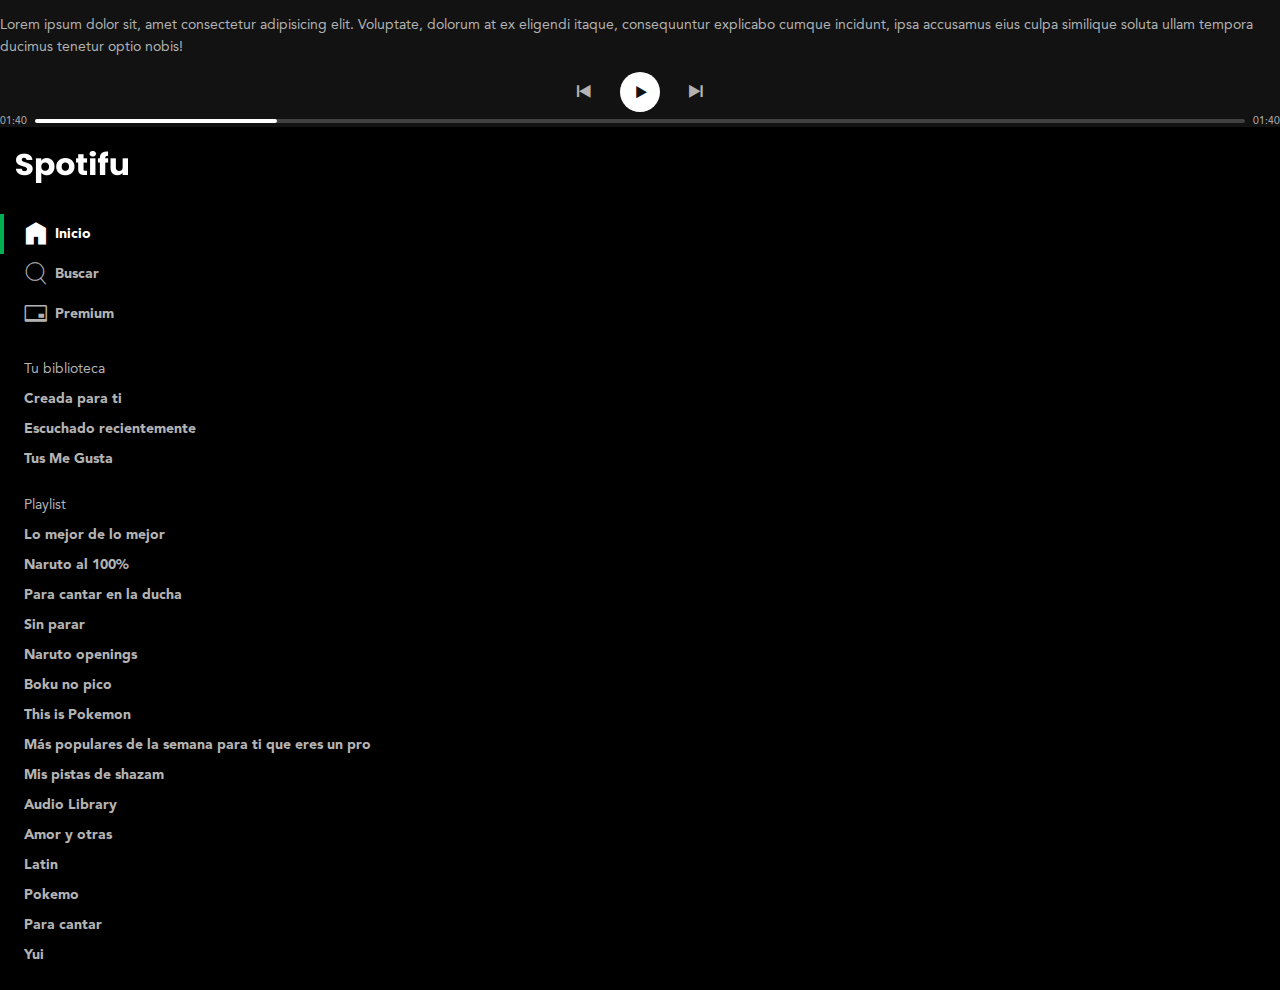
==== commit 0c6713a2: "clase 31 - controles de reproducción" ====
--- a/index.html
+++ b/index.html
@@ -26,11 +26,40 @@
   <meta property="og:title" content="Spotifu" />
   <meta property="og:type" content="website" />
   <meta property="og:url" content="https://nicothomas1201.github.io/spotifu/"/>
-  <meta property="og:image" content="https://encrypted-tbn0.gstatic.com/images?q=tbn:ANd9GcQtV5_loTVAe7Fv1BSRtp-o59vwV45dY3CbWg&usqp=CAU" />
+  <meta property="og:image" content="https://leonidasesteban.github.io/curso-flexbox-layout-componentes/images/anime-hits.png" />
   <meta property="og:description" content="Mi proyecto espotifu del curso de flexbox layou y componentes" />
   <title>Spotifu</title>
 </head>
 <body class="body">
+  <p>Lorem ipsum dolor sit, amet consectetur adipisicing elit. Voluptate, dolorum at ex eligendi itaque, consequuntur explicabo cumque incidunt, ipsa accusamus eius culpa similique soluta ullam tempora ducimus tenetur optio nobis!</p>
+  
+  <div class="playerControls">
+    <div class="playerControls-buttons">
+      <button class="buttonIcon " aria-label="Anterior" title="Anterior">
+        <i class="icon-prev" aria-hidden="true"></i>
+      </button>
+    
+      <button class="buttonIcon is-white" aria-label="Reproducir" title="Reproducir">
+        <i class="icon-play" aria-hidden="true"></i>
+      </button>
+    
+      <button class="buttonIcon " aria-label="Siguiente" title="Siguiente">
+        <i class="icon-next" aria-hidden="true"></i>
+      </button>
+    </div>
+    <div class="playerPlayback">
+      <span class="playerPlayback-progressTime">01:40</span>
+      <div class="playerPlayback-slider">
+        <div class="slider">
+          <div class="slider-progress">
+            <button class="slider-button" aria-label="Controlar el progreso de la reproduccion"></button>
+          </div>
+        </div>
+      </div>
+      <span class="playerPlayback-progressTime">01:40</span>
+    </div>
+  </div>
+
   <div class="sidebar">
     <header class="logo" >
       <a href="/" aria-current="page">
@@ -169,18 +198,6 @@
     </nav>
   </div>
 
-
-
-  <!-- <button class="buttonIcon is-green" aria-label="Reproducir" title="Reproducir">
-    <i class="icon-play" aria-hidden="true"></i>
-  </button>
-  <button class="buttonIcon is-white" aria-label="Reproducir" title="Reproducir">
-    <i class="icon-play" aria-hidden="true"></i>
-  </button>
-
-  <button class="buttonIcon" aria-label="Reproducir" title="Reproducir">
-    <i class="icon-play" aria-hidden="true"></i>
-  </button> -->
 </body>
 </html>
 
--- a/css/index.css
+++ b/css/index.css
@@ -5,6 +5,9 @@
 @import './button-icon.css';
 @import './sidebar.css';
 @import './ellipsis.css';
+@import './slider.css';
+@import './player-controls.css';
+
 
 
 :root { 
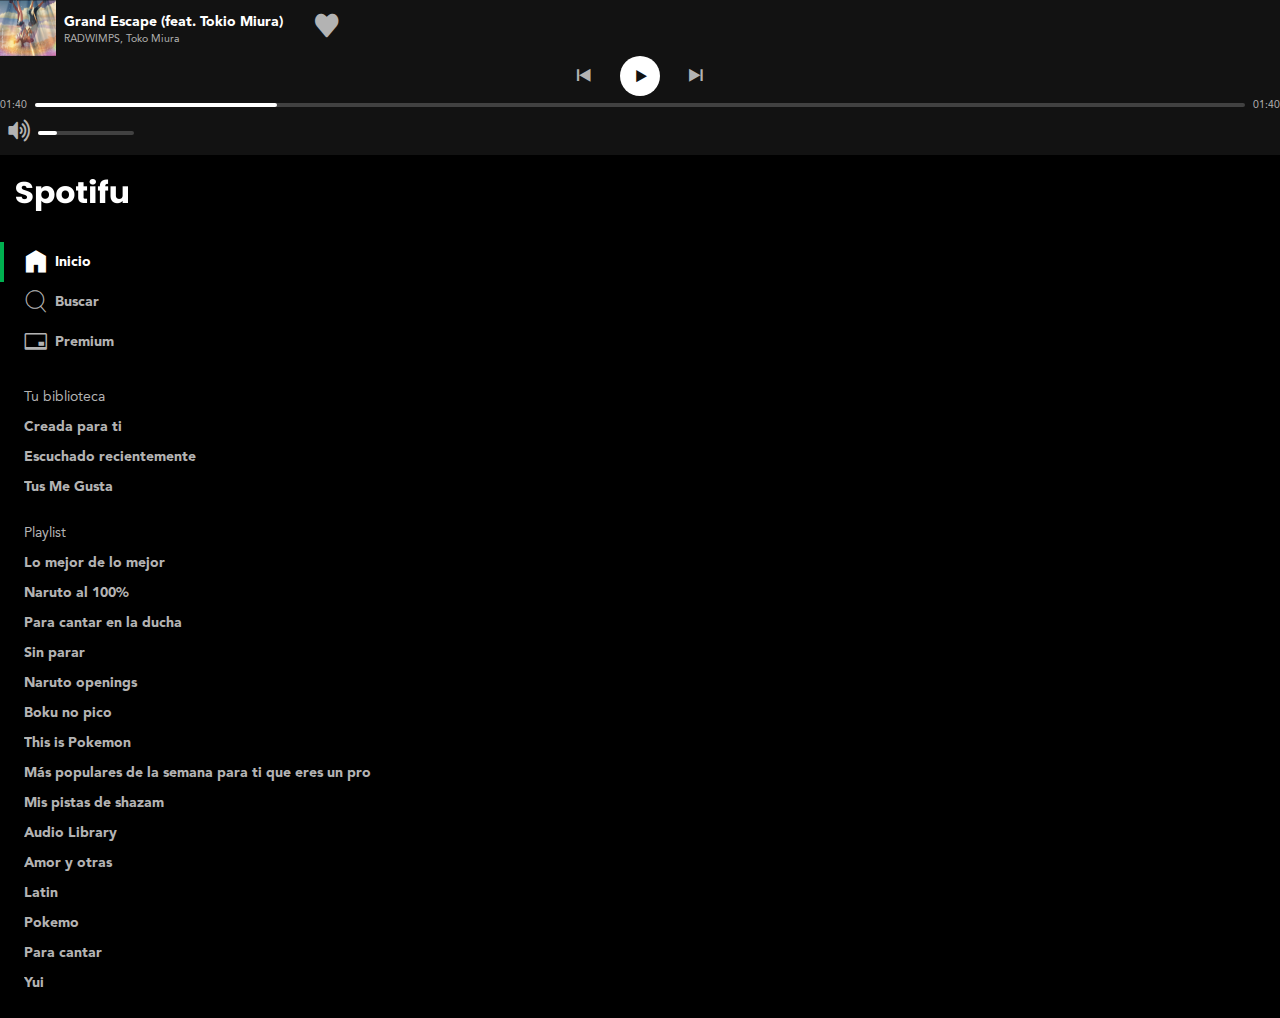
==== commit 29b051b6: "clase 33 - nowPLaying" ====
--- a/index.html
+++ b/index.html
@@ -31,10 +31,29 @@
   <title>Spotifu</title>
 </head>
 <body class="body">
-  <p>Lorem ipsum dolor sit, amet consectetur adipisicing elit. Voluptate, dolorum at ex eligendi itaque, consequuntur explicabo cumque incidunt, ipsa accusamus eius culpa similique soluta ullam tempora ducimus tenetur optio nobis!</p>
-  
+  <div class="nowPlaying">
+    <div class="nowPlaying-cover">
+      <img src="./images/grand-scape.png" width="56" height="56" alt="Portada de Grand Escape (feat. Tokio Miura) de RADWIMPS, Toko Miura" title="Portada de Grand Escape (feat. Tokio Miura) de RADWIMPS, Toko Miura">
+    </div>
+    <div class="nowPlaying-details">
+      <div class="nowPlaying-description">
+        <a href="#song" class="nowPlaying-title">
+          Grand Escape (feat. Tokio Miura)
+        </a>
+        <a href="#RADWIMPS" class="nowPlaying-artist">
+          RADWIMPS, Toko Miura
+        </a>
+      </div>
+      <div class="nowPlaying-actions">
+        <button class="player-control" role="switch" aria-label="Guardar en tu biblioteca" title="Guardar en tu biblioteca">
+          <i class="icon-heart" aria-hidden="true"></i>
+        </button>        
+      </div>
+    </div>
+  </div>
+
   <div class="playerControls">
-    <div class="playerControls-buttons">
+    <div class="playerControls-buttons" aria-label="Controles de reproducción">
       <button class="buttonIcon " aria-label="Anterior" title="Anterior">
         <i class="icon-prev" aria-hidden="true"></i>
       </button>
@@ -60,6 +79,19 @@
     </div>
   </div>
 
+  <div class="playerVolume">
+    <button class="player-control" aria-label="Silenciar" aria-describedby="volumen-icon">
+      <i class="icon-volumeUp" id="volumen-icon" role="presentation" aria-label="Volumen alto"></i>
+    </button>
+    <div class="playerVolume-slider">
+      <div class="slider">
+        <div class="slider-progress">
+          <button class="slider-button" aria-label="Controlar el progreso de la reproduccion"></button>
+        </div>
+      </div>
+    </div>
+  </div>
+
   <div class="sidebar">
     <header class="logo" >
       <a href="/" aria-current="page">
@@ -197,7 +229,6 @@
       </ul>
     </nav>
   </div>
-
 </body>
 </html>
 
--- a/css/index.css
+++ b/css/index.css
@@ -7,10 +7,13 @@
 @import './ellipsis.css';
 @import './slider.css';
 @import './player-controls.css';
-
+@import './player-volume.css';
+@import './player.css';
+@import './now-palying.css';
 
 
 :root { 
+  font-size: 16px;
   --primary: #00b050;
   --white: #ffffff;
   --gray10: #b3b3b3;
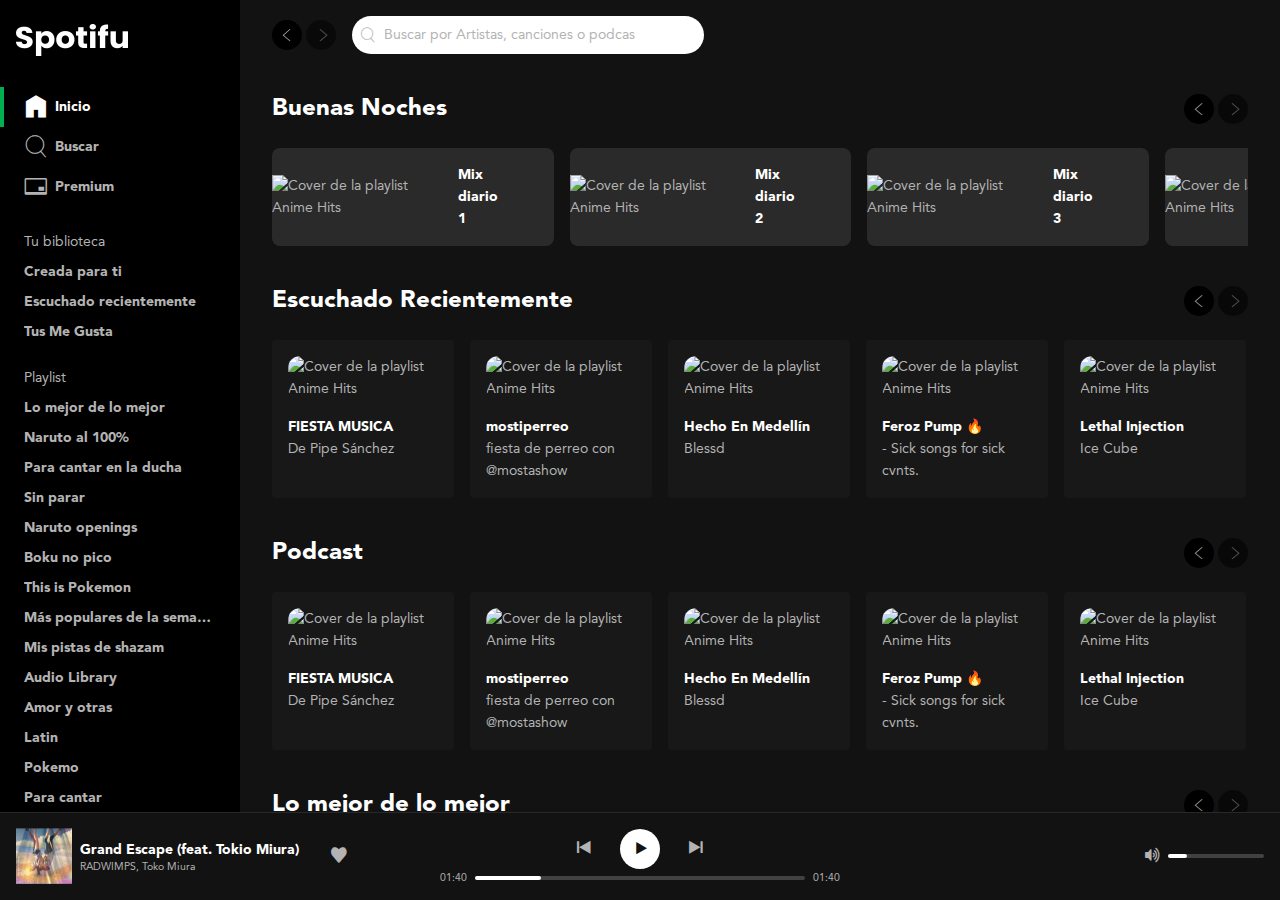
==== commit ea9ca23d: "clase 46" ====
--- a/index.html
+++ b/index.html
@@ -31,203 +31,764 @@
   <title>Spotifu</title>
 </head>
 <body class="body">
-  <div class="nowPlaying">
-    <div class="nowPlaying-cover">
-      <img src="./images/grand-scape.png" width="56" height="56" alt="Portada de Grand Escape (feat. Tokio Miura) de RADWIMPS, Toko Miura" title="Portada de Grand Escape (feat. Tokio Miura) de RADWIMPS, Toko Miura">
-    </div>
-    <div class="nowPlaying-details">
-      <div class="nowPlaying-description">
-        <a href="#song" class="nowPlaying-title">
-          Grand Escape (feat. Tokio Miura)
-        </a>
-        <a href="#RADWIMPS" class="nowPlaying-artist">
-          RADWIMPS, Toko Miura
-        </a>
-      </div>
-      <div class="nowPlaying-actions">
-        <button class="player-control" role="switch" aria-label="Guardar en tu biblioteca" title="Guardar en tu biblioteca">
-          <i class="icon-heart" aria-hidden="true"></i>
-        </button>        
-      </div>
-    </div>
-  </div>
+  <div class="layout">
 
-  <div class="playerControls">
-    <div class="playerControls-buttons" aria-label="Controles de reproducción">
-      <button class="buttonIcon " aria-label="Anterior" title="Anterior">
-        <i class="icon-prev" aria-hidden="true"></i>
-      </button>
+    <div class="layout-block">
+      <div class="layout-sidebar">
+        <div class="sidebar">
+          <header class="logo" >
+            <a href="/" aria-current="page">
+              <img src="./images/spotifu-logo.png" class="logo-image" width="112" height="32" alt="Logo de Spotifu">
+            </a>
+          </header>
     
-      <button class="buttonIcon is-white" aria-label="Reproducir" title="Reproducir">
-        <i class="icon-play" aria-hidden="true"></i>
-      </button>
-    
-      <button class="buttonIcon " aria-label="Siguiente" title="Siguiente">
-        <i class="icon-next" aria-hidden="true"></i>
-      </button>
-    </div>
-    <div class="playerPlayback">
-      <span class="playerPlayback-progressTime">01:40</span>
-      <div class="playerPlayback-slider">
-        <div class="slider">
-          <div class="slider-progress">
-            <button class="slider-button" aria-label="Controlar el progreso de la reproduccion"></button>
-          </div>
+          <!-- menu principal -->
+          <nav class="menu" aria-label="Principal">
+            <ul class="menu-list">
+              <li class="menuItem is-active">
+                <a href="/" class="link" aria-current="page">
+                  <i class="icon-home" aria-hidden="true"></i>
+                  <span>Inicio</span>
+                </a>
+              </li>
+      
+              <li class="menuItem">
+                <a href="#" class="link">
+                  <i class="icon-search" aria-hidden="true"></i>
+                  <span>Buscar</span>
+                </a>
+              </li>
+            
+              <li class="menuItem">
+                <a href="#" class="link">
+                  <i class="icon-creditCard" aria-hidden="true"></i>
+                  <span>Premium</span>
+                </a>
+              </li>
+            </ul>
+          </nav>
+      
+          <!-- Menu libreria -->
+          <nav class="list" aria-labelledby="library-navigation">
+            <h2 class="list-title" id="library-navigation">Tu biblioteca</h2>
+            <ul class="list-content">
+              <li class="list-item">
+                <span class="ellipsis">
+                  <a href="#" class="link">Creada para ti</a>
+                </span>
+              </li>
+              <li class="list-item">
+                <span class="ellipsis">
+                  <a href="#" class="link">Escuchado recientemente</a>
+                </span>
+              </li>
+              <li class="list-item">
+                <span class="ellipsis">
+                  <a href="#" class="link">Tus Me Gusta</a>
+                </span>
+              </li>
+            </ul>
+          </nav>
+      
+          <!-- Menu playlist -->
+          <nav class="list" aria-labelledby="playlist-navigation">
+            <h2 class="list-title" id="playlist-navigation">Playlist</h2>
+            <ul class="list-content">
+              <li class="list-item">
+                <span class="ellipsis">
+                  <a href="#" class="link">Lo mejor de lo mejor</a>
+                </span>
+              </li>
+              <li class="list-item">
+                <span class="ellipsis">
+                  <a href="#" class="link">Naruto al 100%</a>
+                </span>
+              </li>
+              <li class="list-item">
+                <span class="ellipsis">
+                  <a href="#" class="link">Para cantar en la ducha</a>
+                </span>
+              </li>
+              <li class="list-item">
+                <span class="ellipsis">
+                  <a href="#" class="link">Sin parar</a>
+                </span>
+              </li>
+              <li class="list-item">
+                <span class="ellipsis">
+                  <a href="#" class="link">Naruto openings</a>
+                </span>
+              </li>
+              <li class="list-item">
+                <span class="ellipsis">
+                  <a href="#" class="link">Boku no pico</a>
+                </span>
+              </li>
+              <li class="list-item">
+                <span class="ellipsis">
+                  <a href="#" class="link">This is Pokemon</a>
+                </span>
+              </li>
+              <li class="list-item">
+                <span class="ellipsis">
+                  <a href="#" class="link">Más populares de la semana para ti que eres un pro</a>
+                </span>
+              </li>
+              <li class="list-item">
+                <span class="ellipsis">
+                  <a href="#" class="link">Mis pistas de shazam</a>
+                </span>
+              </li>
+              <li class="list-item">
+                <span class="ellipsis">
+                  <a href="#" class="link">Audio Library</a>
+                </span>
+              </li>
+              <li class="list-item">
+                <span class="ellipsis">
+                  <a href="#" class="link">Amor y otras</a>
+                </span>
+              </li>
+              <li class="list-item">
+                <span class="ellipsis">
+                  <a href="#" class="link">Latin</a>
+                </span>
+              </li>
+              <li class="list-item">
+                <span class="ellipsis">
+                  <a href="#" class="link">Pokemo</a>
+                </span>
+              </li>
+              <li class="list-item">
+                <span class="ellipsis">
+                  <a href="#" class="link">Para cantar</a>
+                </span>
+              </li>
+              <li class="list-item">
+                <span class="ellipsis">
+                  <a href="#" class="link">Yui</a>
+                </span>
+              </li>
+            </ul>
+          </nav>
         </div>
       </div>
-      <span class="playerPlayback-progressTime">01:40</span>
-    </div>
-  </div>
 
-  <div class="playerVolume">
-    <button class="player-control" aria-label="Silenciar" aria-describedby="volumen-icon">
-      <i class="icon-volumeUp" id="volumen-icon" role="presentation" aria-label="Volumen alto"></i>
-    </button>
-    <div class="playerVolume-slider">
-      <div class="slider">
-        <div class="slider-progress">
-          <button class="slider-button" aria-label="Controlar el progreso de la reproduccion"></button>
+      <div class="layout-main">
+        <div class="page">
+          <div class="sticky">
+              <div class="page-block">
+              <header class="header" aria-label="Barra superior y menú del usuario">
+                <div class="navigation">
+                  <button class="navigation-prev" aria-label="Volver" title="Volver">
+                    <i class="icon-arrowLeft" aria-hidden="true"></i>
+                  </button>
+                  <button class="navigation-next" disabled aria-label="Siguiente" title="Siguiente">
+                    <i class="icon-arrowRight" aria-hidden="true"></i>
+                  </button>
+                </div>
+                <form class="search" role="search" aria-label="Buscar por Artistas, canciones o podcast">
+                  <i  class="icon-search" aria-hidden="true"></i>
+                  <input type="search" placeholder="Buscar por Artistas, canciones o podcas">
+                </form>
+              </header>
+            </div>
+          </div>
+    
+          <main class="page-block">
+            <section class="playlistList" aria-labelledby="region1">
+              <div class="playlistList-top">
+                <h2 class="playlistList-title" id="region1">Buenas Noches</h2>
+        
+                <div class="navigation">
+                  <button class="navigation-prev" aria-label="Volver" title="Volver">
+                    <i class="icon-arrowLeft" aria-hidden="true"></i>
+                  </button>
+                  <button class="navigation-next" disabled aria-label="Siguiente" title="Siguiente">
+                    <i class="icon-arrowRight" aria-hidden="true"></i>
+                  </button>
+                </div>
+              </div>
+        
+            
+        
+              <div class="playlistList-container">
+                <div class="playlistB">
+                  <div class="playlistB-cover">
+                    <img src="https://dailymix-images.scdn.co/v2/img/ab6761610000e5eb168aaae1f668397b95bc25be/1/es/default" height="76"  width="76" alt="Cover de la playlist Anime Hits">
+                  </div>
+                  <div class="playlistB-details">
+                    <h3 class="playlistB-title">Mix diario 1</h3>
+                    <div class="playlistB-control">
+                      <button class="buttonIcon is-green" title="Reproducir la lista de reproducción Naruto Openings & Endings" aria-label="Reproducir la lista de reproducción Naruto Openings & Endings">
+                        <i class="icon-play" aria-hidden="true"></i>
+                      </button>
+                    </div>
+                  </div>
+                </div>
+                <div class="playlistB">
+                  <div class="playlistB-cover">
+                    <img src="	https://dailymix-images.scdn.co/v2/img/ab6761610000e5eb650e79afafd00492e33d7b8c/2/es/default" height="76"  width="76" alt="Cover de la playlist Anime Hits">
+                  </div>
+                  <div class="playlistB-details">
+                    <h3 class="playlistB-title">Mix diario 2</h3>
+                    <div class="playlistB-control">
+                      <button class="buttonIcon is-green" title="Reproducir la lista de reproducción Naruto Openings & Endings" aria-label="Reproducir la lista de reproducción Naruto Openings & Endings">
+                        <i class="icon-play" aria-hidden="true"></i>
+                      </button>
+                    </div>
+                  </div>
+                </div>
+                <div class="playlistB">
+                  <div class="playlistB-cover">
+                    <img src="	https://dailymix-images.scdn.co/v2/img/ab6761610000e5eb73c1b986fee414fa3a0d58a5/3/es/default" height="76"  width="76" alt="Cover de la playlist Anime Hits">
+                  </div>
+                  <div class="playlistB-details">
+                    <h3 class="playlistB-title">Mix diario 3</h3>
+                    <div class="playlistB-control">
+                      <button class="buttonIcon is-green" title="Reproducir la lista de reproducción Naruto Openings & Endings" aria-label="Reproducir la lista de reproducción Naruto Openings & Endings">
+                        <i class="icon-play" aria-hidden="true"></i>
+                      </button>
+                    </div>
+                  </div>
+                </div>
+                <div class="playlistB">
+                  <div class="playlistB-cover">
+                    <img src="	https://dailymix-images.scdn.co/v2/img/ab6761610000e5ebd681a74e4f148b698baf6edb/4/es/default" height="76"  width="76" alt="Cover de la playlist Anime Hits">
+                  </div>
+                  <div class="playlistB-details">
+                    <h3 class="playlistB-title">Mix diario 4</h3>
+                    <div class="playlistB-control">
+                      <button class="buttonIcon is-green" title="Reproducir la lista de reproducción Naruto Openings & Endings" aria-label="Reproducir la lista de reproducción Naruto Openings & Endings">
+                        <i class="icon-play" aria-hidden="true"></i>
+                      </button>
+                    </div>
+                  </div>
+                </div>
+                <div class="playlistB">
+                  <div class="playlistB-cover">
+                    <img src="https://dailymix-images.scdn.co/v2/img/ab6761610000e5ebf4548a8b1b2559b506787e33/5/es/default" height="76"  width="76" alt="Cover de la playlist Anime Hits">
+                  </div>
+                  <div class="playlistB-details">
+                    <h3 class="playlistB-title">Mix diario 5</h3>
+                    <div class="playlistB-control">
+                      <button class="buttonIcon is-green" title="Reproducir la lista de reproducción Naruto Openings & Endings" aria-label="Reproducir la lista de reproducción Naruto Openings & Endings">
+                        <i class="icon-play" aria-hidden="true"></i>
+                      </button>
+                    </div>
+                  </div>
+                </div>
+                <div class="playlistB">
+                  <div class="playlistB-cover">
+                    <img src="	https://dailymix-images.scdn.co/v2/img/ab6761610000e5eb3d7f313b248bba4f056011be/6/es/default" height="76"  width="76" alt="Cover de la playlist Anime Hits">
+                  </div>
+                  <div class="playlistB-details">
+                    <h3 class="playlistB-title">Mix diario 6</h3>
+                    <div class="playlistB-control">
+                      <button class="buttonIcon is-green" title="Reproducir la lista de reproducción Naruto Openings & Endings" aria-label="Reproducir la lista de reproducción Naruto Openings & Endings">
+                        <i class="icon-play" aria-hidden="true"></i>
+                      </button>
+                    </div>
+                  </div>
+                </div>
+              
+              </div>
+            </section>
+        
+            <section class="playlistList" aria-labelledby="region2">
+              <div class="playlistList-top">
+                <h2 class="playlistList-title" id="region2">Escuchado Recientemente</h2>
+              
+                <div class="navigation">
+                  <button class="navigation-prev" aria-label="Volver" title="Volver">
+                    <i class="icon-arrowLeft" aria-hidden="true"></i>
+                  </button>
+                  <button class="navigation-next" disabled aria-label="Siguiente" title="Siguiente">
+                    <i class="icon-arrowRight" aria-hidden="true"></i>
+                  </button>
+                </div>
+              </div>
+              <div class="playlistList-container">
+                <div class="playlistA">
+                  <div class="playlistA-cover">
+                    <img src="https://i.scdn.co/image/ab67706c0000da849db66dc4a278b5458c3f7905" height="150" width="150" alt="Cover de la playlist Anime Hits">
+                    <button class="buttonIcon is-green" aria-label="Reproducir" title="Reproducir">
+                      <i class="icon-play" aria-hidden="true"></i>
+                    </button>
+                  </div>
+                  <h3 class="playlistA-title">FIESTA MUSICA</h3>
+                  <h4 class="playlistA-description">De Pipe Sánchez</h4>
+                </div>
+                <div class="playlistA">
+                  <div class="playlistA-cover">
+                    <img src="https://i.scdn.co/image/ab67706c0000da845c7506eac71b12efe492672a" height="150" width="150" alt="Cover de la playlist Anime Hits">
+                    <button class="buttonIcon is-green" aria-label="Reproducir" title="Reproducir">
+                      <i class="icon-play" aria-hidden="true"></i>
+                    </button>
+                  </div>
+                  <h3 class="playlistA-title">mostiperreo</h3>
+                  <h4 class="playlistA-description">fiesta de perreo con @mostashow</h4>
+                </div>
+                <div class="playlistA">
+                  <div class="playlistA-cover">
+                    <img src="	https://i.scdn.co/image/ab67616d00001e020a0ee97e8ba4373476538f19" height="150" width="150" alt="Cover de la playlist Anime Hits">
+                    <button class="buttonIcon is-green" aria-label="Reproducir" title="Reproducir">
+                      <i class="icon-play" aria-hidden="true"></i>
+                    </button>
+                  </div>
+                  <h3 class="playlistA-title">Hecho En Medellín</h3>
+                  <h4 class="playlistA-description">Blessd</h4>
+                </div>
+                <div class="playlistA">
+                  <div class="playlistA-cover">
+                    <img src="https://i.scdn.co/image/ab67706c0000da849567d48d5a4e2b9f189be119" height="150" width="150" alt="Cover de la playlist Anime Hits">
+                    <button class="buttonIcon is-green" aria-label="Reproducir" title="Reproducir">
+                      <i class="icon-play" aria-hidden="true"></i>
+                    </button>
+                  </div>
+                  <h3 class="playlistA-title">Feroz Pump 🔥</h3>
+                  <h4 class="playlistA-description">- Sick songs for sick cvnts.</h4>
+                </div>
+                <div class="playlistA">
+                  <div class="playlistA-cover">
+                    <img src="https://i.scdn.co/image/ab67616d00001e0268820c2a3865d138ab7daba3" height="150" width="150" alt="Cover de la playlist Anime Hits">
+                    <button class="buttonIcon is-green" aria-label="Reproducir" title="Reproducir">
+                      <i class="icon-play" aria-hidden="true"></i>
+                    </button>
+                  </div>
+                  <h3 class="playlistA-title">Lethal Injection</h3>
+                  <h4 class="playlistA-description">Ice Cube</h4>
+                </div>
+                <div class="playlistA">
+                  <div class="playlistA-cover">
+                    <img src="https://i.scdn.co/image/ab67706c0000da84b2c5009f0e01c2c028d68b6d" height="150" width="150" alt="Cover de la playlist Anime Hits">
+                    <button class="buttonIcon is-green" aria-label="Reproducir" title="Reproducir">
+                      <i class="icon-play" aria-hidden="true"></i>
+                    </button>
+                  </div>
+                  <h3 class="playlistA-title">BLOQ</h3>
+                  <h4 class="playlistA-description">TRAPEO 101 - STAC1ON</h4>
+                </div>
+                <div class="playlistA">
+                  <div class="playlistA-cover">
+                    <img src="https://i.scdn.co/image/ab67616d00001e020579a9f20ec52281f4447c73" height="150" width="150" alt="Cover de la playlist Anime Hits">
+                    <button class="buttonIcon is-green" aria-label="Reproducir" title="Reproducir">
+                      <i class="icon-play" aria-hidden="true"></i>
+                    </button>
+                  </div>
+                  <h3 class="playlistA-title">Flakk Daniel's Lp</h3>
+                  <h4 class="playlistA-description">Rels B</h4>
+                </div>
+                <div class="playlistA">
+                  <div class="playlistA-cover">
+                    <img src="	https://i.scdn.co/image/ab67616d00001e0263974f3cd933d067fb719bf9" height="150" width="150" alt="Cover de la playlist Anime Hits">
+                    <button class="buttonIcon is-green" aria-label="Reproducir" title="Reproducir">
+                      <i class="icon-play" aria-hidden="true"></i>
+                    </button>
+                  </div>
+                  <h3 class="playlistA-title">LA ISLA LP</h3>
+                  <h4 class="playlistA-description">Rels B</h4>
+                </div>
+                <div class="playlistA">
+                  <div class="playlistA-cover">
+                    <img src="https://i.scdn.co/image/ab67706c0000da842b5119bdc65dd069311363b2" height="150" width="150" alt="Cover de la playlist Anime Hits">
+                    <button class="buttonIcon is-green" aria-label="Reproducir" title="Reproducir">
+                      <i class="icon-play" aria-hidden="true"></i>
+                    </button>
+                  </div>
+                  <h3 class="playlistA-title">Chill Music 2021</h3>
+                  <h4 class="playlistA-description">Chill Music Playlist.</h4>
+                </div>
+                <div class="playlistA">
+                  <div class="playlistA-cover">
+                    <img src="https://i.scdn.co/image/ab67706c0000da849073fbb03d3444e75a1cbc4c" height="150" width="150" alt="Cover de la playlist Anime Hits">
+                    <button class="buttonIcon is-green" aria-label="Reproducir" title="Reproducir">
+                      <i class="icon-play" aria-hidden="true"></i>
+                    </button>
+                  </div>
+                  <h3 class="playlistA-title">mostichill</h3>
+                  <h4 class="playlistA-description">domingo tranqui con @mostashow</h4>
+                </div>
+                <div class="playlistA">
+                  <div class="playlistA-cover">
+                    <img src="https://i.scdn.co/image/ab67706c0000da84163aeea48afe86ed0c55bfcd" height="150" width="150" alt="Cover de la playlist Anime Hits">
+                    <button class="buttonIcon is-green" aria-label="Reproducir" title="Reproducir">
+                      <i class="icon-play" aria-hidden="true"></i>
+                    </button>
+                  </div>
+                  <div class="ellipsis">
+                    <h3 class="playlistA-title">lofi hip hop music - beats to relax/study to</h3>
+                    <h4 class="playlistA-description">A daily selection of chill beats - perfect to help you relax & study 📚</h4>
+                  </div>
+                </div>
+                <div class="playlistA">
+                  <div class="playlistA-cover">
+                    <img src="https://i.scdn.co/image/ab67706c0000da8458522c7b6ddfbae27ee6fa4e" height="150" width="150" alt="Cover de la playlist Anime Hits">
+                    <button class="buttonIcon is-green" aria-label="Reproducir" title="Reproducir">
+                      <i class="icon-play" aria-hidden="true"></i>
+                    </button>
+                  </div>
+                  <h3 class="playlistA-title">mostihot</h3>
+                  <h4 class="playlistA-description">🥵🔥💦 @mostashow</h4>
+                </div>
+              </div>
+            </section>  
+    
+            <section class="playlistList" aria-labelledby="region3">
+              <div class="playlistList-top">
+                <h2 class="playlistList-title" id="region3">Podcast</h2>
+              
+                <div class="navigation">
+                  <button class="navigation-prev" aria-label="Volver" title="Volver">
+                    <i class="icon-arrowLeft" aria-hidden="true"></i>
+                  </button>
+                  <button class="navigation-next" disabled aria-label="Siguiente" title="Siguiente">
+                    <i class="icon-arrowRight" aria-hidden="true"></i>
+                  </button>
+                </div>
+              </div>
+              <div class="playlistList-container">
+                <div class="playlistA">
+                  <div class="playlistA-cover">
+                    <img src="https://i.scdn.co/image/ab67706c0000da849db66dc4a278b5458c3f7905" height="150" width="150" alt="Cover de la playlist Anime Hits">
+                    <button class="buttonIcon is-green" aria-label="Reproducir" title="Reproducir">
+                      <i class="icon-play" aria-hidden="true"></i>
+                    </button>
+                  </div>
+                  <h3 class="playlistA-title">FIESTA MUSICA</h3>
+                  <h4 class="playlistA-description">De Pipe Sánchez</h4>
+                </div>
+                <div class="playlistA">
+                  <div class="playlistA-cover">
+                    <img src="https://i.scdn.co/image/ab67706c0000da845c7506eac71b12efe492672a" height="150" width="150" alt="Cover de la playlist Anime Hits">
+                    <button class="buttonIcon is-green" aria-label="Reproducir" title="Reproducir">
+                      <i class="icon-play" aria-hidden="true"></i>
+                    </button>
+                  </div>
+                  <h3 class="playlistA-title">mostiperreo</h3>
+                  <h4 class="playlistA-description">fiesta de perreo con @mostashow</h4>
+                </div>
+                <div class="playlistA">
+                  <div class="playlistA-cover">
+                    <img src="	https://i.scdn.co/image/ab67616d00001e020a0ee97e8ba4373476538f19" height="150" width="150" alt="Cover de la playlist Anime Hits">
+                    <button class="buttonIcon is-green" aria-label="Reproducir" title="Reproducir">
+                      <i class="icon-play" aria-hidden="true"></i>
+                    </button>
+                  </div>
+                  <h3 class="playlistA-title">Hecho En Medellín</h3>
+                  <h4 class="playlistA-description">Blessd</h4>
+                </div>
+                <div class="playlistA">
+                  <div class="playlistA-cover">
+                    <img src="https://i.scdn.co/image/ab67706c0000da849567d48d5a4e2b9f189be119" height="150" width="150" alt="Cover de la playlist Anime Hits">
+                    <button class="buttonIcon is-green" aria-label="Reproducir" title="Reproducir">
+                      <i class="icon-play" aria-hidden="true"></i>
+                    </button>
+                  </div>
+                  <h3 class="playlistA-title">Feroz Pump 🔥</h3>
+                  <h4 class="playlistA-description">- Sick songs for sick cvnts.</h4>
+                </div>
+                <div class="playlistA">
+                  <div class="playlistA-cover">
+                    <img src="https://i.scdn.co/image/ab67616d00001e0268820c2a3865d138ab7daba3" height="150" width="150" alt="Cover de la playlist Anime Hits">
+                    <button class="buttonIcon is-green" aria-label="Reproducir" title="Reproducir">
+                      <i class="icon-play" aria-hidden="true"></i>
+                    </button>
+                  </div>
+                  <h3 class="playlistA-title">Lethal Injection</h3>
+                  <h4 class="playlistA-description">Ice Cube</h4>
+                </div>
+                <div class="playlistA">
+                  <div class="playlistA-cover">
+                    <img src="https://i.scdn.co/image/ab67706c0000da84b2c5009f0e01c2c028d68b6d" height="150" width="150" alt="Cover de la playlist Anime Hits">
+                    <button class="buttonIcon is-green" aria-label="Reproducir" title="Reproducir">
+                      <i class="icon-play" aria-hidden="true"></i>
+                    </button>
+                  </div>
+                  <h3 class="playlistA-title">BLOQ</h3>
+                  <h4 class="playlistA-description">TRAPEO 101 - STAC1ON</h4>
+                </div>
+                <div class="playlistA">
+                  <div class="playlistA-cover">
+                    <img src="https://i.scdn.co/image/ab67616d00001e020579a9f20ec52281f4447c73" height="150" width="150" alt="Cover de la playlist Anime Hits">
+                    <button class="buttonIcon is-green" aria-label="Reproducir" title="Reproducir">
+                      <i class="icon-play" aria-hidden="true"></i>
+                    </button>
+                  </div>
+                  <h3 class="playlistA-title">Flakk Daniel's Lp</h3>
+                  <h4 class="playlistA-description">Rels B</h4>
+                </div>
+                <div class="playlistA">
+                  <div class="playlistA-cover">
+                    <img src="	https://i.scdn.co/image/ab67616d00001e0263974f3cd933d067fb719bf9" height="150" width="150" alt="Cover de la playlist Anime Hits">
+                    <button class="buttonIcon is-green" aria-label="Reproducir" title="Reproducir">
+                      <i class="icon-play" aria-hidden="true"></i>
+                    </button>
+                  </div>
+                  <h3 class="playlistA-title">LA ISLA LP</h3>
+                  <h4 class="playlistA-description">Rels B</h4>
+                </div>
+                <div class="playlistA">
+                  <div class="playlistA-cover">
+                    <img src="https://i.scdn.co/image/ab67706c0000da842b5119bdc65dd069311363b2" height="150" width="150" alt="Cover de la playlist Anime Hits">
+                    <button class="buttonIcon is-green" aria-label="Reproducir" title="Reproducir">
+                      <i class="icon-play" aria-hidden="true"></i>
+                    </button>
+                  </div>
+                  <h3 class="playlistA-title">Chill Music 2021</h3>
+                  <h4 class="playlistA-description">Chill Music Playlist.</h4>
+                </div>
+                <div class="playlistA">
+                  <div class="playlistA-cover">
+                    <img src="https://i.scdn.co/image/ab67706c0000da849073fbb03d3444e75a1cbc4c" height="150" width="150" alt="Cover de la playlist Anime Hits">
+                    <button class="buttonIcon is-green" aria-label="Reproducir" title="Reproducir">
+                      <i class="icon-play" aria-hidden="true"></i>
+                    </button>
+                  </div>
+                  <h3 class="playlistA-title">mostichill</h3>
+                  <h4 class="playlistA-description">domingo tranqui con @mostashow</h4>
+                </div>
+                <div class="playlistA">
+                  <div class="playlistA-cover">
+                    <img src="https://i.scdn.co/image/ab67706c0000da84163aeea48afe86ed0c55bfcd" height="150" width="150" alt="Cover de la playlist Anime Hits">
+                    <button class="buttonIcon is-green" aria-label="Reproducir" title="Reproducir">
+                      <i class="icon-play" aria-hidden="true"></i>
+                    </button>
+                  </div>
+                  <div class="ellipsis">
+                    <h3 class="playlistA-title">lofi hip hop music - beats to relax/study to</h3>
+                    <h4 class="playlistA-description">A daily selection of chill beats - perfect to help you relax & study 📚</h4>
+                  </div>
+                </div>
+                <div class="playlistA">
+                  <div class="playlistA-cover">
+                    <img src="https://i.scdn.co/image/ab67706c0000da8458522c7b6ddfbae27ee6fa4e" height="150" width="150" alt="Cover de la playlist Anime Hits">
+                    <button class="buttonIcon is-green" aria-label="Reproducir" title="Reproducir">
+                      <i class="icon-play" aria-hidden="true"></i>
+                    </button>
+                  </div>
+                  <h3 class="playlistA-title">mostihot</h3>
+                  <h4 class="playlistA-description">🥵🔥💦 @mostashow</h4>
+                </div>
+              </div>
+            </section>  
+    
+            <section class="playlistList" aria-labelledby="region4">
+              <div class="playlistList-top">
+                <h2 class="playlistList-title" id="region4">Lo mejor de lo mejor</h2>
+              
+                <div class="navigation">
+                  <button class="navigation-prev" aria-label="Volver" title="Volver">
+                    <i class="icon-arrowLeft" aria-hidden="true"></i>
+                  </button>
+                  <button class="navigation-next" disabled aria-label="Siguiente" title="Siguiente">
+                    <i class="icon-arrowRight" aria-hidden="true"></i>
+                  </button>
+                </div>
+              </div>
+              <div class="playlistList-container">
+                <div class="playlistA">
+                  <div class="playlistA-cover">
+                    <img src="https://i.scdn.co/image/ab67706c0000da849db66dc4a278b5458c3f7905" height="150" width="150" alt="Cover de la playlist Anime Hits">
+                    <button class="buttonIcon is-green" aria-label="Reproducir" title="Reproducir">
+                      <i class="icon-play" aria-hidden="true"></i>
+                    </button>
+                  </div>
+                  <h3 class="playlistA-title">FIESTA MUSICA</h3>
+                  <h4 class="playlistA-description">De Pipe Sánchez</h4>
+                </div>
+                <div class="playlistA">
+                  <div class="playlistA-cover">
+                    <img src="https://i.scdn.co/image/ab67706c0000da845c7506eac71b12efe492672a" height="150" width="150" alt="Cover de la playlist Anime Hits">
+                    <button class="buttonIcon is-green" aria-label="Reproducir" title="Reproducir">
+                      <i class="icon-play" aria-hidden="true"></i>
+                    </button>
+                  </div>
+                  <h3 class="playlistA-title">mostiperreo</h3>
+                  <h4 class="playlistA-description">fiesta de perreo con @mostashow</h4>
+                </div>
+                <div class="playlistA">
+                  <div class="playlistA-cover">
+                    <img src="	https://i.scdn.co/image/ab67616d00001e020a0ee97e8ba4373476538f19" height="150" width="150" alt="Cover de la playlist Anime Hits">
+                    <button class="buttonIcon is-green" aria-label="Reproducir" title="Reproducir">
+                      <i class="icon-play" aria-hidden="true"></i>
+                    </button>
+                  </div>
+                  <h3 class="playlistA-title">Hecho En Medellín</h3>
+                  <h4 class="playlistA-description">Blessd</h4>
+                </div>
+                <div class="playlistA">
+                  <div class="playlistA-cover">
+                    <img src="https://i.scdn.co/image/ab67706c0000da849567d48d5a4e2b9f189be119" height="150" width="150" alt="Cover de la playlist Anime Hits">
+                    <button class="buttonIcon is-green" aria-label="Reproducir" title="Reproducir">
+                      <i class="icon-play" aria-hidden="true"></i>
+                    </button>
+                  </div>
+                  <h3 class="playlistA-title">Feroz Pump 🔥</h3>
+                  <h4 class="playlistA-description">- Sick songs for sick cvnts.</h4>
+                </div>
+                <div class="playlistA">
+                  <div class="playlistA-cover">
+                    <img src="https://i.scdn.co/image/ab67616d00001e0268820c2a3865d138ab7daba3" height="150" width="150" alt="Cover de la playlist Anime Hits">
+                    <button class="buttonIcon is-green" aria-label="Reproducir" title="Reproducir">
+                      <i class="icon-play" aria-hidden="true"></i>
+                    </button>
+                  </div>
+                  <h3 class="playlistA-title">Lethal Injection</h3>
+                  <h4 class="playlistA-description">Ice Cube</h4>
+                </div>
+                <div class="playlistA">
+                  <div class="playlistA-cover">
+                    <img src="https://i.scdn.co/image/ab67706c0000da84b2c5009f0e01c2c028d68b6d" height="150" width="150" alt="Cover de la playlist Anime Hits">
+                    <button class="buttonIcon is-green" aria-label="Reproducir" title="Reproducir">
+                      <i class="icon-play" aria-hidden="true"></i>
+                    </button>
+                  </div>
+                  <h3 class="playlistA-title">BLOQ</h3>
+                  <h4 class="playlistA-description">TRAPEO 101 - STAC1ON</h4>
+                </div>
+                <div class="playlistA">
+                  <div class="playlistA-cover">
+                    <img src="https://i.scdn.co/image/ab67616d00001e020579a9f20ec52281f4447c73" height="150" width="150" alt="Cover de la playlist Anime Hits">
+                    <button class="buttonIcon is-green" aria-label="Reproducir" title="Reproducir">
+                      <i class="icon-play" aria-hidden="true"></i>
+                    </button>
+                  </div>
+                  <h3 class="playlistA-title">Flakk Daniel's Lp</h3>
+                  <h4 class="playlistA-description">Rels B</h4>
+                </div>
+                <div class="playlistA">
+                  <div class="playlistA-cover">
+                    <img src="	https://i.scdn.co/image/ab67616d00001e0263974f3cd933d067fb719bf9" height="150" width="150" alt="Cover de la playlist Anime Hits">
+                    <button class="buttonIcon is-green" aria-label="Reproducir" title="Reproducir">
+                      <i class="icon-play" aria-hidden="true"></i>
+                    </button>
+                  </div>
+                  <h3 class="playlistA-title">LA ISLA LP</h3>
+                  <h4 class="playlistA-description">Rels B</h4>
+                </div>
+                <div class="playlistA">
+                  <div class="playlistA-cover">
+                    <img src="https://i.scdn.co/image/ab67706c0000da842b5119bdc65dd069311363b2" height="150" width="150" alt="Cover de la playlist Anime Hits">
+                    <button class="buttonIcon is-green" aria-label="Reproducir" title="Reproducir">
+                      <i class="icon-play" aria-hidden="true"></i>
+                    </button>
+                  </div>
+                  <h3 class="playlistA-title">Chill Music 2021</h3>
+                  <h4 class="playlistA-description">Chill Music Playlist.</h4>
+                </div>
+                <div class="playlistA">
+                  <div class="playlistA-cover">
+                    <img src="https://i.scdn.co/image/ab67706c0000da849073fbb03d3444e75a1cbc4c" height="150" width="150" alt="Cover de la playlist Anime Hits">
+                    <button class="buttonIcon is-green" aria-label="Reproducir" title="Reproducir">
+                      <i class="icon-play" aria-hidden="true"></i>
+                    </button>
+                  </div>
+                  <h3 class="playlistA-title">mostichill</h3>
+                  <h4 class="playlistA-description">domingo tranqui con @mostashow</h4>
+                </div>
+                <div class="playlistA">
+                  <div class="playlistA-cover">
+                    <img src="https://i.scdn.co/image/ab67706c0000da84163aeea48afe86ed0c55bfcd" height="150" width="150" alt="Cover de la playlist Anime Hits">
+                    <button class="buttonIcon is-green" aria-label="Reproducir" title="Reproducir">
+                      <i class="icon-play" aria-hidden="true"></i>
+                    </button>
+                  </div>
+                  <div class="ellipsis">
+                    <h3 class="playlistA-title">lofi hip hop music - beats to relax/study to</h3>
+                    <h4 class="playlistA-description">A daily selection of chill beats - perfect to help you relax & study 📚</h4>
+                  </div>
+                </div>
+                <div class="playlistA">
+                  <div class="playlistA-cover">
+                    <img src="https://i.scdn.co/image/ab67706c0000da8458522c7b6ddfbae27ee6fa4e" height="150" width="150" alt="Cover de la playlist Anime Hits">
+                    <button class="buttonIcon is-green" aria-label="Reproducir" title="Reproducir">
+                      <i class="icon-play" aria-hidden="true"></i>
+                    </button>
+                  </div>
+                  <h3 class="playlistA-title">mostihot</h3>
+                  <h4 class="playlistA-description">🥵🔥💦 @mostashow</h4>
+                </div>
+              </div>
+            </section> 
+          </main>
+      
         </div>
       </div>
     </div>
-  </div>
 
-  <div class="sidebar">
-    <header class="logo" >
-      <a href="/" aria-current="page">
-        <img src="./images/spotifu-logo.png" class="logo-image" width="112" height="32" alt="Logo de Spotifu">
-      </a>
-    </header>
-
-    <!-- menu principal -->
-    <nav class="menu" aria-label="Principal">
-      <ul class="menu-list">
-        <li class="menuItem is-active">
-          <a href="/" class="link" aria-current="page">
-            <i class="icon-home" aria-hidden="true"></i>
-            <span>Inicio</span>
-          </a>
-        </li>
-  
-        <li class="menuItem">
-          <a href="#" class="link">
-            <i class="icon-search" aria-hidden="true"></i>
-            <span>Buscar</span>
-          </a>
-        </li>
-        
-        <li class="menuItem">
-          <a href="#" class="link">
-            <i class="icon-creditCard" aria-hidden="true"></i>
-            <span>Premium</span>
-          </a>
-        </li>
-      </ul>
-    </nav>
-  
-    <!-- Menu libreria -->
-    <nav class="list" aria-labelledby="library-navigation">
-      <h2 class="list-title" id="library-navigation">Tu biblioteca</h2>
-      <ul class="list-content">
-        <li class="list-item">
-          <span class="ellipsis">
-            <a href="#" class="link">Creada para ti</a>
-          </span>
-        </li>
-        <li class="list-item">
-          <span class="ellipsis">
-            <a href="#" class="link">Escuchado recientemente</a>
-          </span>
-        </li>
-        <li class="list-item">
-          <span class="ellipsis">
-            <a href="#" class="link">Tus Me Gusta</a>
-          </span>
-        </li>
-      </ul>
-    </nav>
-  
-    <!-- Menu playlist -->
-    <nav class="list" aria-labelledby="playlist-navigation">
-      <h2 class="list-title" id="playlist-navigation">Playlist</h2>
-      <ul class="list-content">
-        <li class="list-item">
-          <span class="ellipsis">
-            <a href="#" class="link">Lo mejor de lo mejor</a>
-          </span>
-        </li>
-        <li class="list-item">
-          <span class="ellipsis">
-            <a href="#" class="link">Naruto al 100%</a>
-          </span>
-        </li>
-        <li class="list-item">
-          <span class="ellipsis">
-            <a href="#" class="link">Para cantar en la ducha</a>
-          </span>
-        </li>
-        <li class="list-item">
-          <span class="ellipsis">
-            <a href="#" class="link">Sin parar</a>
-          </span>
-        </li>
-        <li class="list-item">
-          <span class="ellipsis">
-            <a href="#" class="link">Naruto openings</a>
-          </span>
-        </li>
-        <li class="list-item">
-          <span class="ellipsis">
-            <a href="#" class="link">Boku no pico</a>
-          </span>
-        </li>
-        <li class="list-item">
-          <span class="ellipsis">
-            <a href="#" class="link">This is Pokemon</a>
-          </span>
-        </li>
-        <li class="list-item">
-          <span class="ellipsis">
-            <a href="#" class="link">Más populares de la semana para ti que eres un pro</a>
-          </span>
-        </li>
-        <li class="list-item">
-          <span class="ellipsis">
-            <a href="#" class="link">Mis pistas de shazam</a>
-          </span>
-        </li>
-        <li class="list-item">
-          <span class="ellipsis">
-            <a href="#" class="link">Audio Library</a>
-          </span>
-        </li>
-        <li class="list-item">
-          <span class="ellipsis">
-            <a href="#" class="link">Amor y otras</a>
-          </span>
-        </li>
-        <li class="list-item">
-          <span class="ellipsis">
-            <a href="#" class="link">Latin</a>
-          </span>
-        </li>
-        <li class="list-item">
-          <span class="ellipsis">
-            <a href="#" class="link">Pokemo</a>
-          </span>
-        </li>
-        <li class="list-item">
-          <span class="ellipsis">
-            <a href="#" class="link">Para cantar</a>
-          </span>
-        </li>
-        <li class="list-item">
-          <span class="ellipsis">
-            <a href="#" class="link">Yui</a>
-          </span>
-        </li>
-      </ul>
-    </nav>
+    <div class="layout-block">
+      <footer class="layout-bottom">
+        <div class="player">
+          <div class="player-nowPlaying">
+            <div class="nowPlaying">
+              <div class="nowPlaying-cover">
+                <img src="./images/grand-scape.png" width="56" height="56" alt="Portada de Grand Escape (feat. Tokio Miura) de RADWIMPS, Toko Miura" title="Portada de Grand Escape (feat. Tokio Miura) de RADWIMPS, Toko Miura">
+              </div>
+              <div class="nowPlaying-details">
+                <div class="nowPlaying-description">
+                  <a href="#song" class="nowPlaying-title">
+                    Grand Escape (feat. Tokio Miura)
+                  </a>
+                  <a href="#RADWIMPS" class="nowPlaying-artist">
+                    RADWIMPS, Toko Miura
+                  </a>
+                </div>
+                <div class="nowPlaying-actions">
+                  <button class="player-control" role="switch" aria-checked="false" aria-label="Guardar en tu biblioteca" title="Guardar en tu biblioteca">
+                    <i class="icon-heart" aria-hidden="true"></i>
+                  </button>        
+                </div>
+              </div>
+            </div>
+          </div>
+      
+          <div class="player-playerControls">
+            <div class="playerControls">
+              <div class="playerControls-buttons" aria-label="Controles de reproducción">
+                <button class="buttonIcon " aria-label="Anterior" title="Anterior">
+                  <i class="icon-prev" aria-hidden="true"></i>
+                </button>
+            
+                <button class="buttonIcon is-white" aria-label="Reproducir" title="Reproducir">
+                  <i class="icon-play" aria-hidden="true"></i>
+                </button>
+            
+                <button class="buttonIcon " aria-label="Siguiente" title="Siguiente">
+                  <i class="icon-next" aria-hidden="true"></i>
+                </button>
+              </div>
+              <div class="playerPlayback">
+                <span class="playerPlayback-progressTime">01:40</span>
+                <div class="playerPlayback-slider">
+                  <div class="slider">
+                    <div class="slider-progress">
+                      <button class="slider-button" aria-label="Controlar el progreso de la reproduccion"></button>
+                    </div>
+                  </div>
+                </div>
+                <span class="playerPlayback-progressTime">01:40</span>
+              </div>
+            </div>
+          </div>
+      
+          <div class="player-playerVolume">
+            <div class="playerVolume">
+              <button class="player-control" aria-label="Silenciar" aria-describedby="volumen-icon">
+                <i class="icon-volumeUp" id="volumen-icon" role="presentation" aria-label="Volumen alto"></i>
+              </button>
+              <div class="playerVolume-slider">
+                <div class="slider">
+                  <div class="slider-progress">
+                    <button class="slider-button" aria-label="Controlar el progreso de la reproduccion"></button>
+                  </div>
+                </div>
+              </div>
+            </div>
+          </div>
+        </div>
+      </footer>
+    </div>
   </div>
 </body>
 </html>
--- a/css/index.css
+++ b/css/index.css
@@ -6,10 +6,10 @@
 @import './sidebar.css';
 @import './ellipsis.css';
 @import './slider.css';
-@import './player-controls.css';
-@import './player-volume.css';
 @import './player.css';
-@import './now-palying.css';
+@import './page.css';
+@import './layout.css';
+@import './scrollbar.css';
 
 
 :root { 
@@ -31,7 +31,8 @@
   --small: normal .75em/normal var(--baseFontFamily);
 }
 
-
-
-
-
+@media screen and (min-width: 1336px) {
+  ::root{
+    font-size: 20px;
+  }
+}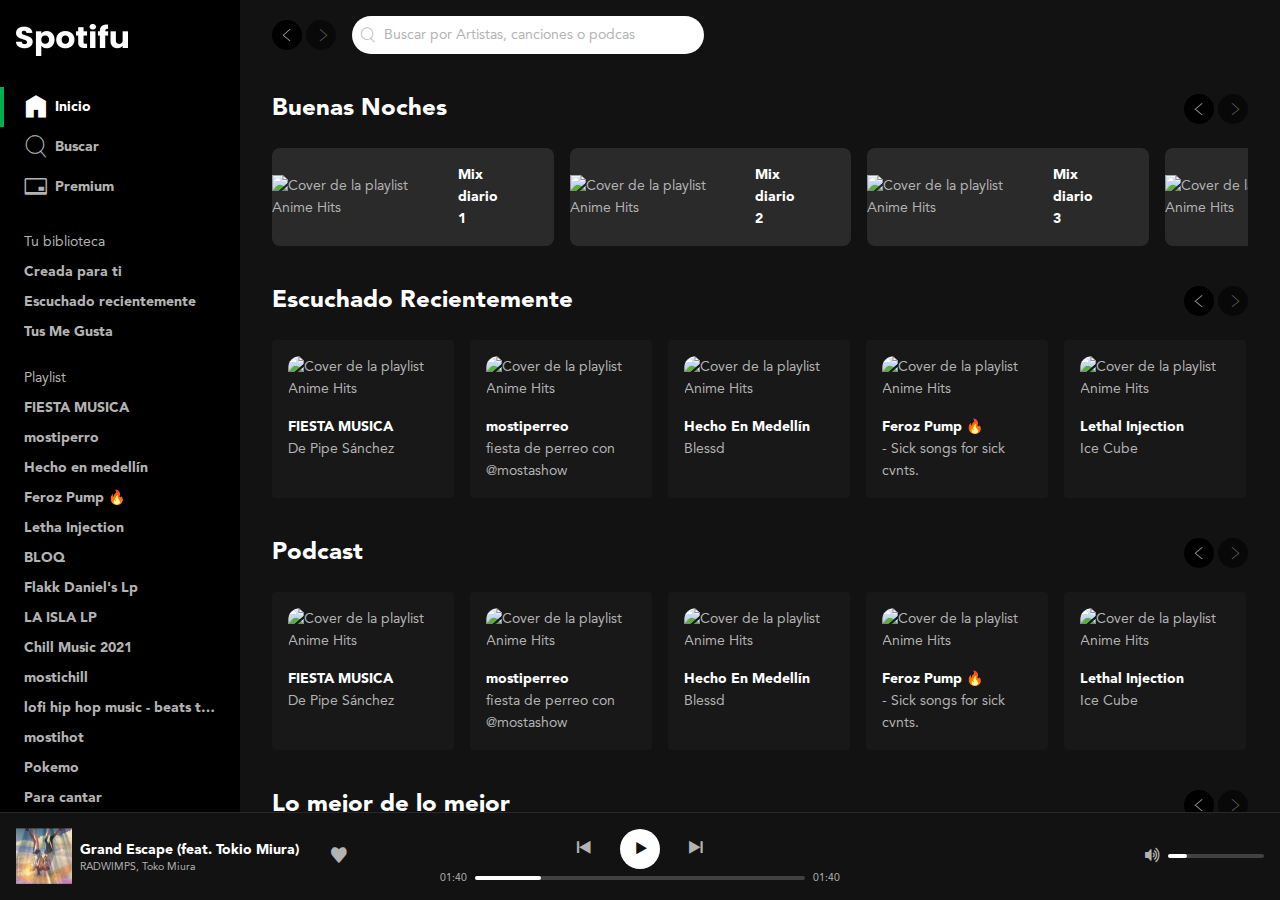
==== commit 8daed15e: "version final 1" ====
--- a/index.html
+++ b/index.html
@@ -96,62 +96,62 @@
             <ul class="list-content">
               <li class="list-item">
                 <span class="ellipsis">
-                  <a href="#" class="link">Lo mejor de lo mejor</a>
-                </span>
-              </li>
-              <li class="list-item">
-                <span class="ellipsis">
-                  <a href="#" class="link">Naruto al 100%</a>
-                </span>
-              </li>
-              <li class="list-item">
-                <span class="ellipsis">
-                  <a href="#" class="link">Para cantar en la ducha</a>
-                </span>
-              </li>
-              <li class="list-item">
-                <span class="ellipsis">
-                  <a href="#" class="link">Sin parar</a>
-                </span>
-              </li>
-              <li class="list-item">
-                <span class="ellipsis">
-                  <a href="#" class="link">Naruto openings</a>
-                </span>
-              </li>
-              <li class="list-item">
-                <span class="ellipsis">
-                  <a href="#" class="link">Boku no pico</a>
-                </span>
-              </li>
-              <li class="list-item">
-                <span class="ellipsis">
-                  <a href="#" class="link">This is Pokemon</a>
-                </span>
-              </li>
-              <li class="list-item">
-                <span class="ellipsis">
-                  <a href="#" class="link">Más populares de la semana para ti que eres un pro</a>
-                </span>
-              </li>
-              <li class="list-item">
-                <span class="ellipsis">
-                  <a href="#" class="link">Mis pistas de shazam</a>
-                </span>
-              </li>
-              <li class="list-item">
-                <span class="ellipsis">
-                  <a href="#" class="link">Audio Library</a>
-                </span>
-              </li>
-              <li class="list-item">
-                <span class="ellipsis">
-                  <a href="#" class="link">Amor y otras</a>
-                </span>
-              </li>
-              <li class="list-item">
-                <span class="ellipsis">
-                  <a href="#" class="link">Latin</a>
+                  <a href="#" class="link">FIESTA MUSICA</a>
+                </span>
+              </li>
+              <li class="list-item">
+                <span class="ellipsis">
+                  <a href="./mostiperro.html" class="link">mostiperro</a>
+                </span>
+              </li>
+              <li class="list-item">
+                <span class="ellipsis">
+                  <a href="#" class="link">Hecho en medellín</a>
+                </span>
+              </li>
+              <li class="list-item">
+                <span class="ellipsis">
+                  <a href="#" class="link">Feroz Pump 🔥</a>
+                </span>
+              </li>
+              <li class="list-item">
+                <span class="ellipsis">
+                  <a href="#" class="link">Letha Injection</a>
+                </span>
+              </li>
+              <li class="list-item">
+                <span class="ellipsis">
+                  <a href="#" class="link">BLOQ</a>
+                </span>
+              </li>
+              <li class="list-item">
+                <span class="ellipsis">
+                  <a href="#" class="link">Flakk Daniel's Lp</a>
+                </span>
+              </li>
+              <li class="list-item">
+                <span class="ellipsis">
+                  <a href="#" class="link">LA ISLA LP</a>
+                </span>
+              </li>
+              <li class="list-item">
+                <span class="ellipsis">
+                  <a href="#" class="link">Chill Music 2021</a>
+                </span>
+              </li>
+              <li class="list-item">
+                <span class="ellipsis">
+                  <a href="#" class="link">mostichill</a>
+                </span>
+              </li>
+              <li class="list-item">
+                <span class="ellipsis">
+                  <a href="#" class="link">lofi hip hop music - beats to relax/study to</a>
+                </span>
+              </li>
+              <li class="list-item">
+                <span class="ellipsis">
+                  <a href="#" class="link">mostihot</a>
                 </span>
               </li>
               <li class="list-item">
--- a/css/index.css
+++ b/css/index.css
@@ -10,6 +10,10 @@
 @import './page.css';
 @import './layout.css';
 @import './scrollbar.css';
+@import './playlist-header.css';
+@import './playlist-header-container.css';
+@import './playlist-list-tracker.css';
+
 
 
 :root { 
